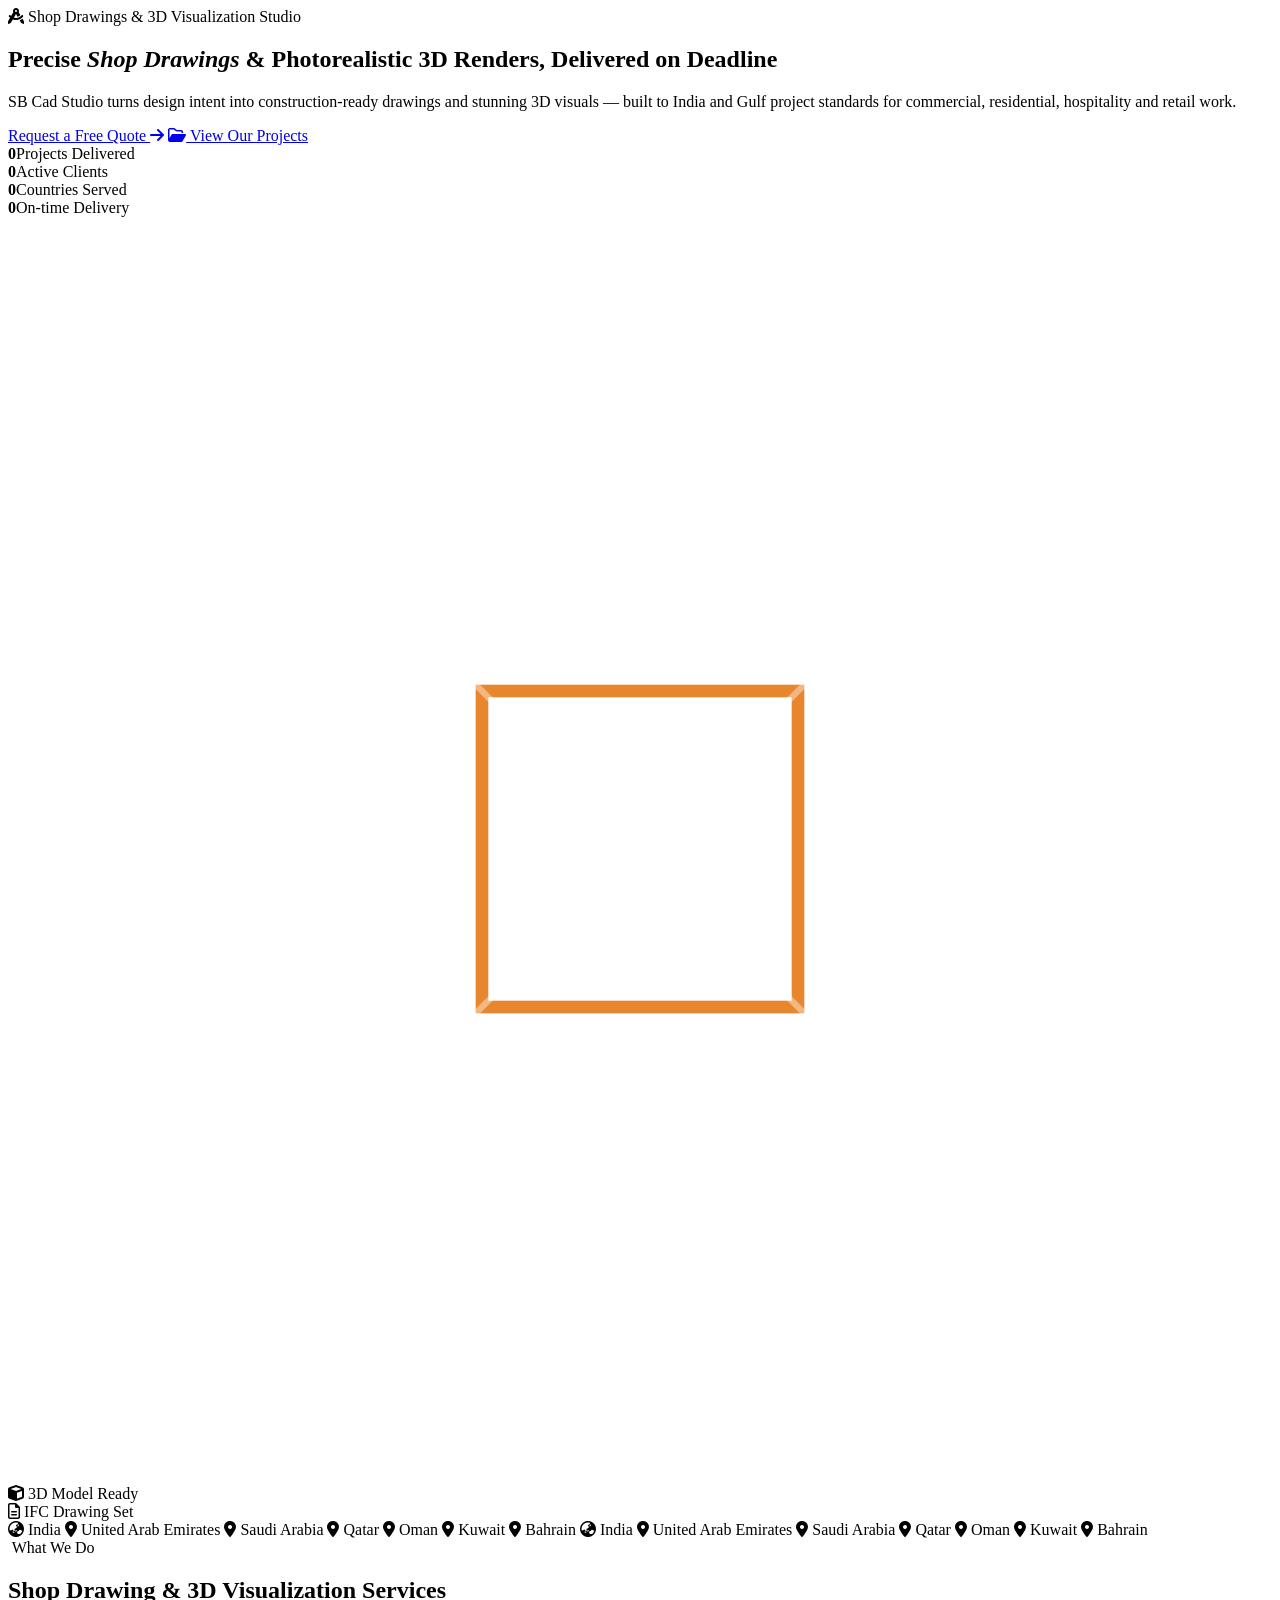
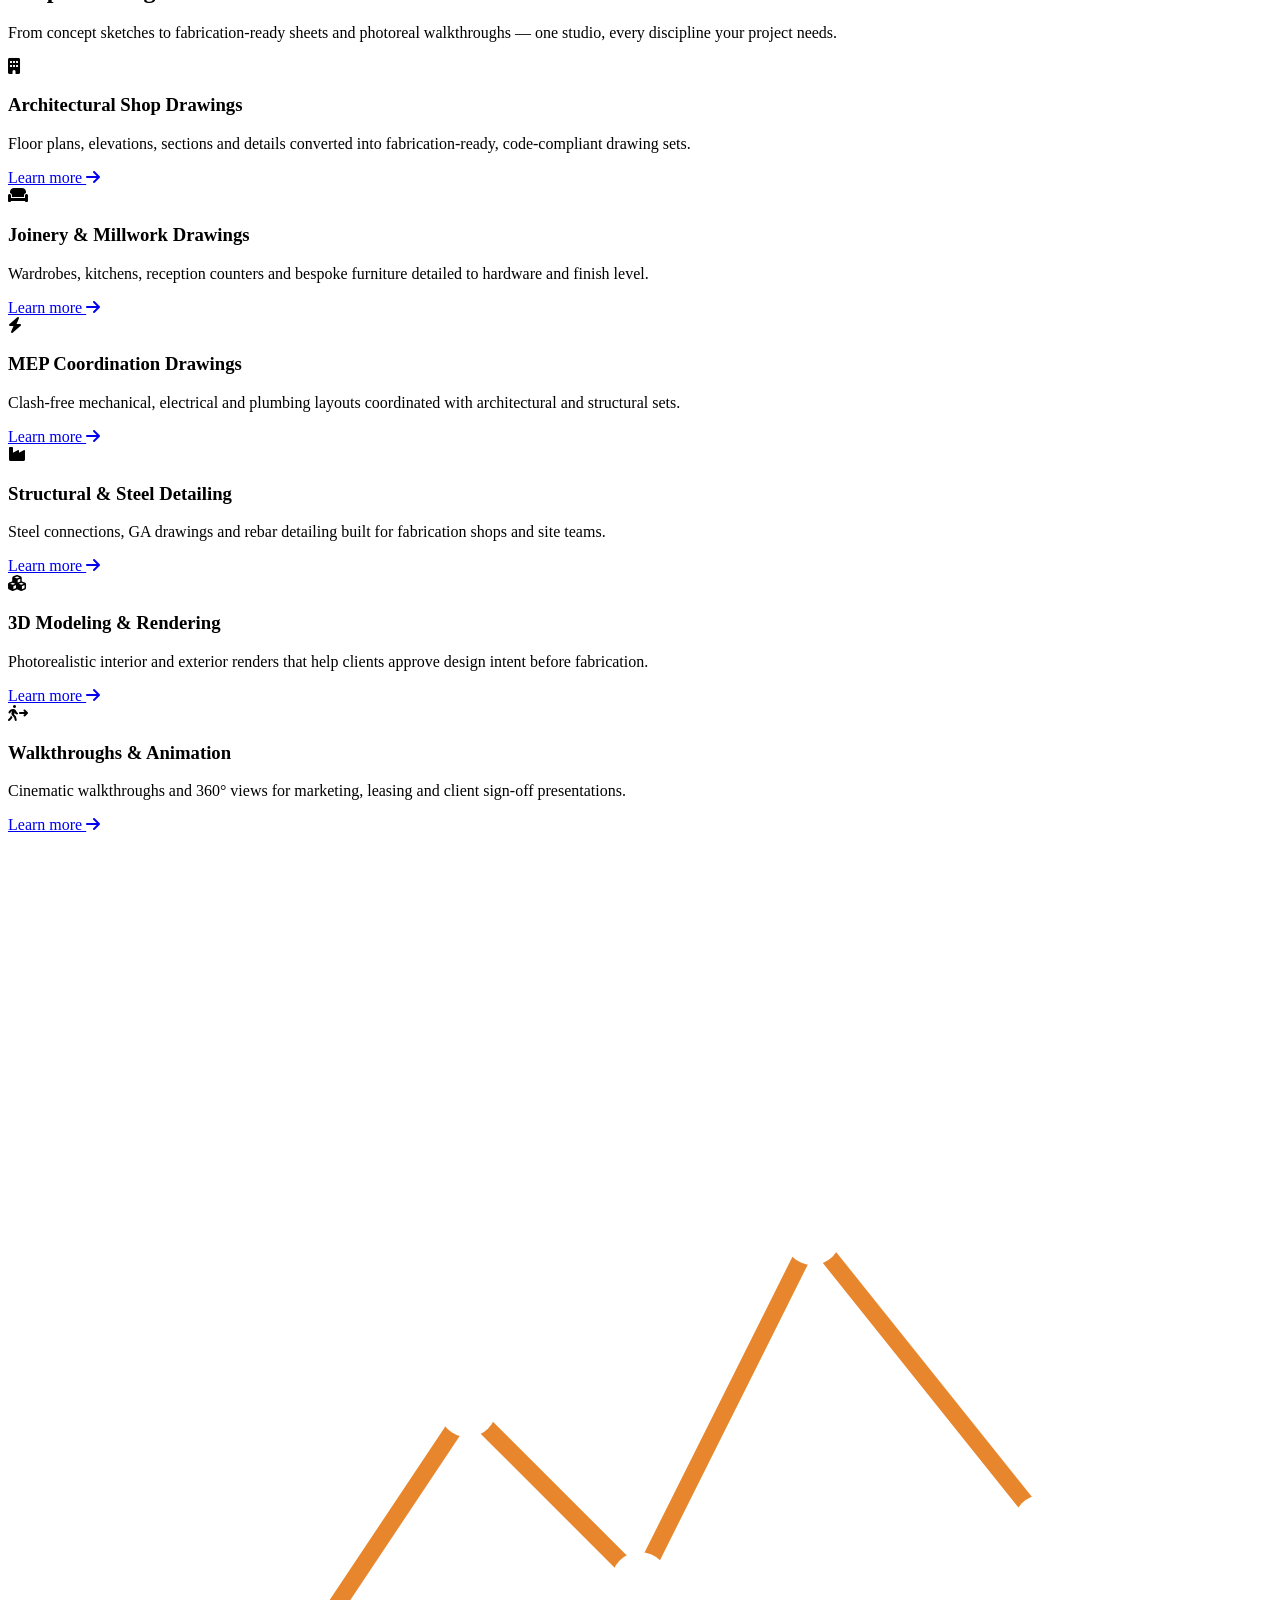
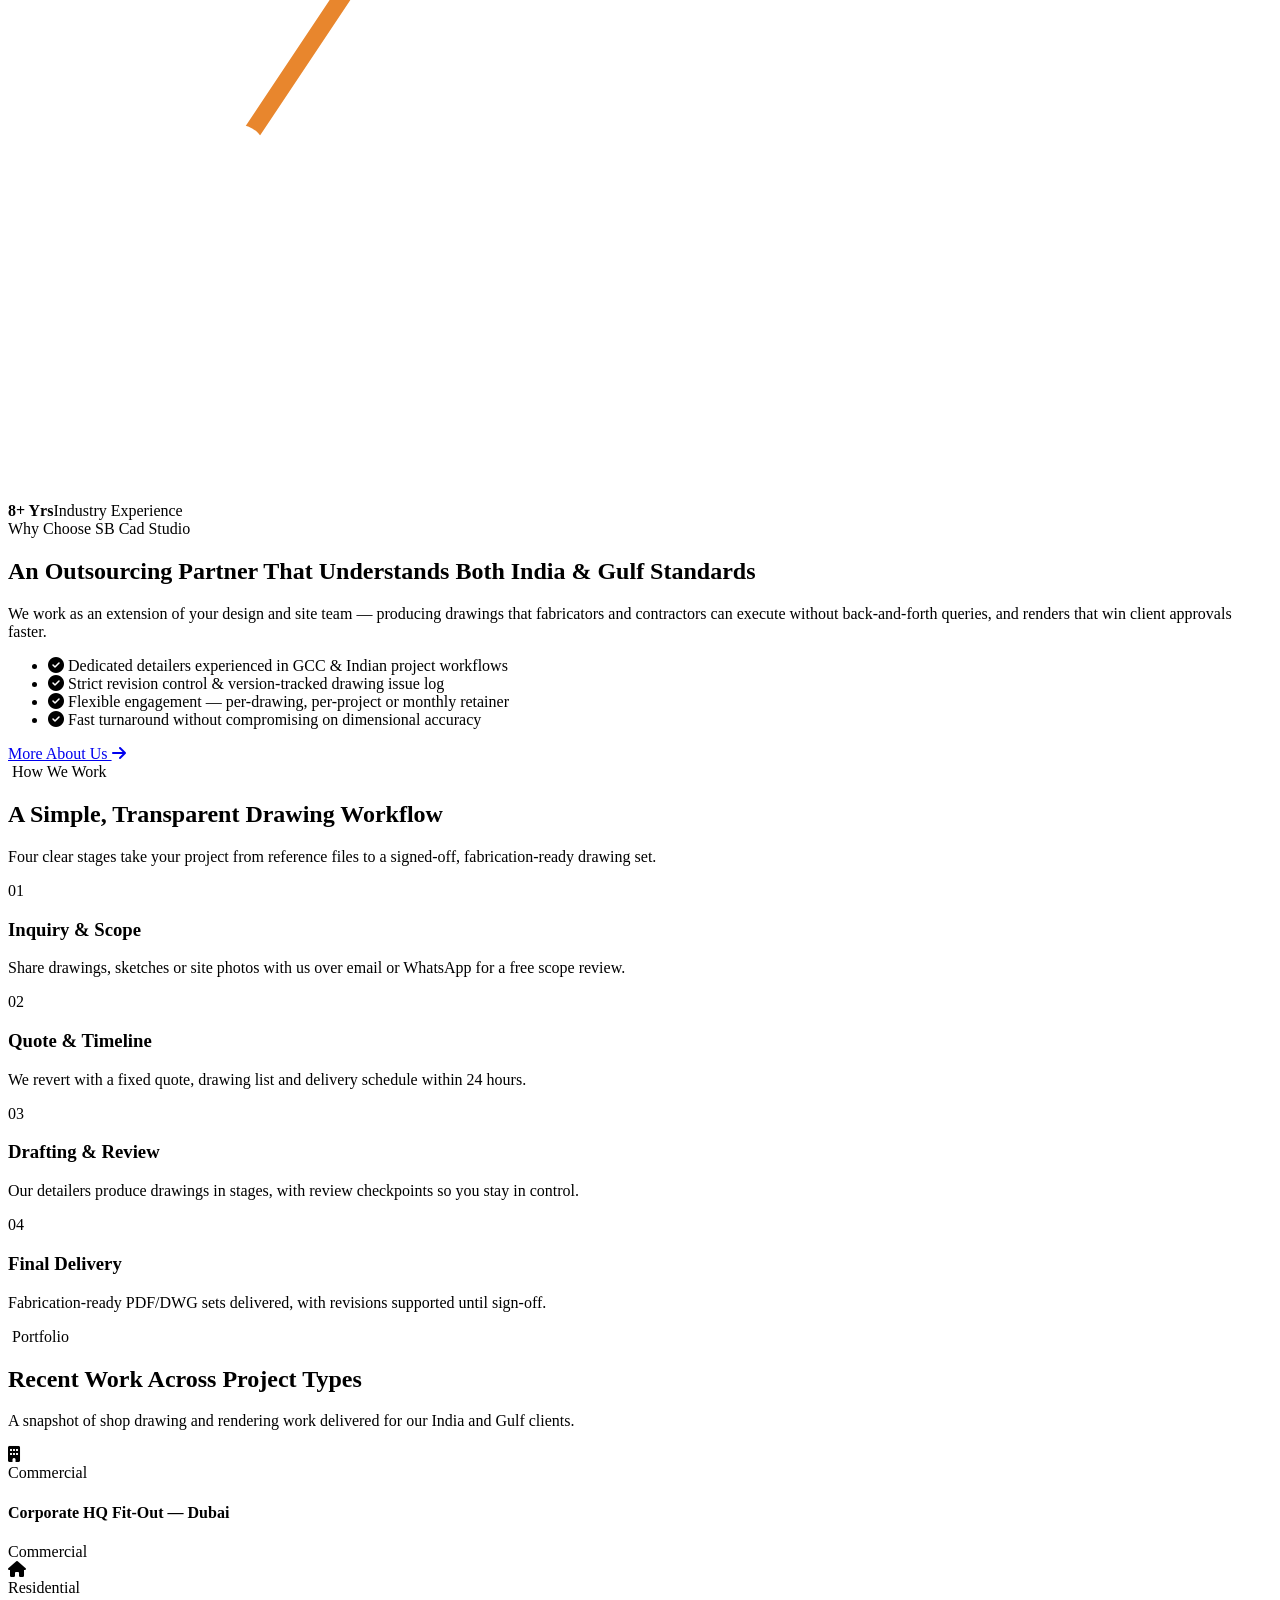
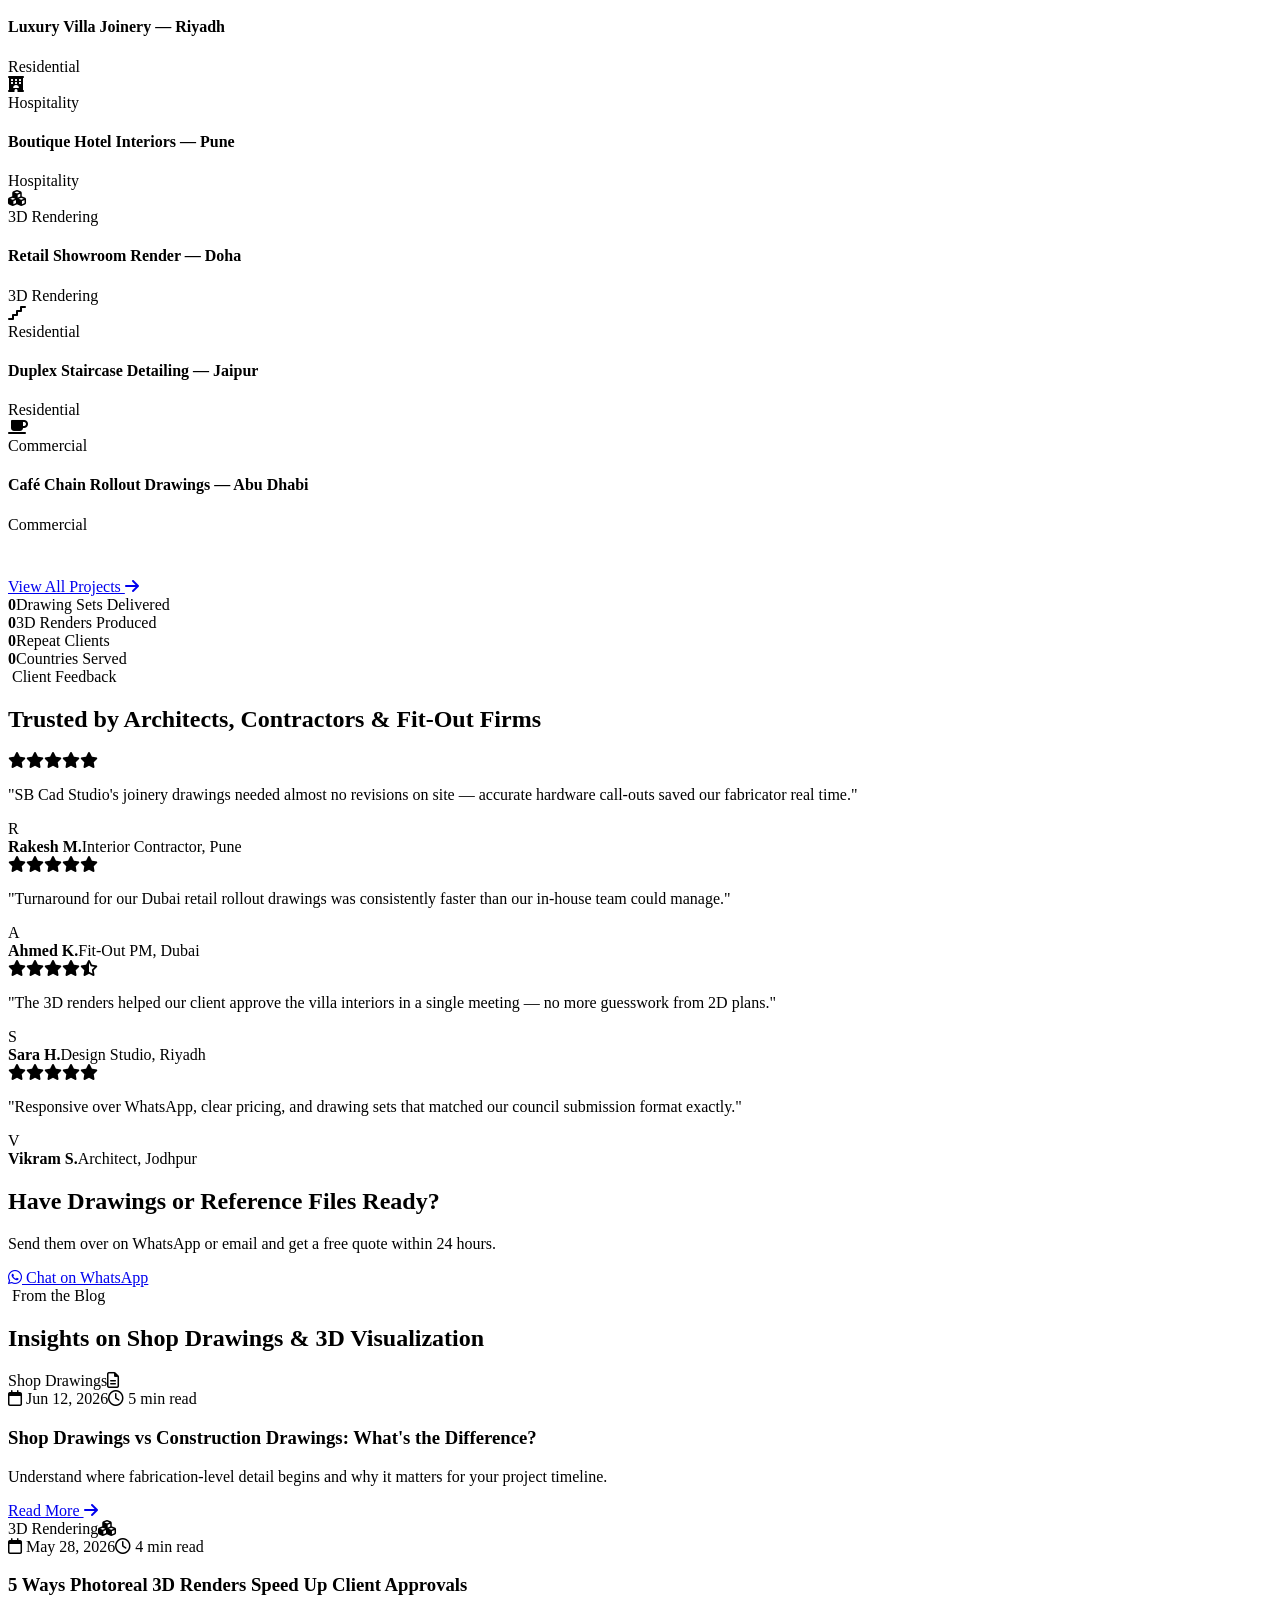
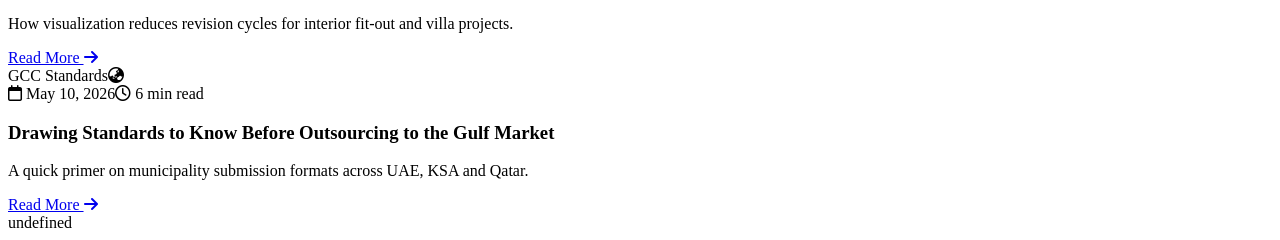
==== index.html @ 3f829159 "Add files via upload" ====
<!DOCTYPE html>
<html lang="en">
<head>
<meta charset="UTF-8">
<meta name="viewport" content="width=device-width, initial-scale=1.0">
<title>SB Cad Studio | Shop Drawings &amp; 3D Rendering for India &amp; Gulf</title>
<meta name="description" content="SB Cad Studio provides precise architectural, structural, MEP and joinery shop drawings plus 3D design and photorealistic rendering for commercial, residential and hospitality projects across India and the Gulf.">
<link rel="preconnect" href="https://fonts.googleapis.com">
<link rel="preconnect" href="https://fonts.gstatic.com" crossorigin>
<link href="https://fonts.googleapis.com/css2?family=Poppins:wght@300;400;500;600;700;800&display=swap" rel="stylesheet">
<link rel="stylesheet" href="https://cdnjs.cloudflare.com/ajax/libs/font-awesome/6.5.2/css/all.min.css">
<link rel="stylesheet" href="css/style.css">
</head>
<body data-page="home">
<script src="js/header-footer.js"></script>

<!-- ================= HERO ================= -->
<section class="hero">
  <div class="container hero-grid">
    <div class="hero-copy">
      <span class="kicker"><i class="fa-solid fa-drafting-compass"></i> Shop Drawings &amp; 3D Visualization Studio</span>
      <h1>Precise <em>Shop Drawings</em> &amp; Photorealistic 3D Renders, Delivered on Deadline</h1>
      <p class="lead">SB Cad Studio turns design intent into construction-ready drawings and stunning 3D visuals — built to India and Gulf project standards for commercial, residential, hospitality and retail work.</p>
      <div class="hero-actions">
        <a href="contact.html" class="btn btn-primary">Request a Free Quote <i class="fa-solid fa-arrow-right"></i></a>
        <a href="projects.html" class="btn btn-outline"><i class="fa-regular fa-folder-open"></i> View Our Projects</a>
      </div>
      <div class="hero-stats">
        <div class="stat"><b data-count="450" data-suffix="+">0</b><span>Projects Delivered</span></div>
        <div class="stat"><b data-count="30" data-suffix="+">0</b><span>Active Clients</span></div>
        <div class="stat"><b data-count="7" data-suffix="+">0</b><span>Countries Served</span></div>
        <div class="stat"><b data-count="98" data-suffix="%">0</b><span>On-time Delivery</span></div>
      </div>
    </div>
    <div class="hero-art">
      <div class="corner tl"></div><div class="corner tr"></div><div class="corner bl"></div><div class="corner br"></div>
      <div class="blueprint-frame">
        <svg viewBox="0 0 200 200" fill="none" xmlns="http://www.w3.org/2000/svg">
          <g class="rotator">
            <rect x="55" y="55" width="90" height="90" stroke="#ffffff" stroke-opacity="0.85" stroke-width="2"/>
            <rect x="75" y="75" width="50" height="50" stroke="#e8862d" stroke-width="2"/>
            <line x1="55" y1="55" x2="145" y2="145" stroke="#ffffff" stroke-opacity="0.4" stroke-width="1"/>
            <line x1="145" y1="55" x2="55" y2="145" stroke="#ffffff" stroke-opacity="0.4" stroke-width="1"/>
          </g>
          <circle cx="100" cy="100" r="80" stroke="#ffffff" stroke-opacity="0.25" stroke-dasharray="4 6"/>
        </svg>
      </div>
      <div class="floating-chip c1"><i class="fa-solid fa-cube"></i> 3D Model Ready</div>
      <div class="floating-chip c2"><i class="fa-regular fa-file-lines"></i> IFC Drawing Set</div>
    </div>
  </div>
</section>

<!-- ================= MARQUEE ================= -->
<div class="marquee-wrap">
  <div class="marquee">
    <span><i class="fa-solid fa-earth-asia"></i> India</span>
    <span><i class="fa-solid fa-location-dot"></i> United Arab Emirates</span>
    <span><i class="fa-solid fa-location-dot"></i> Saudi Arabia</span>
    <span><i class="fa-solid fa-location-dot"></i> Qatar</span>
    <span><i class="fa-solid fa-location-dot"></i> Oman</span>
    <span><i class="fa-solid fa-location-dot"></i> Kuwait</span>
    <span><i class="fa-solid fa-location-dot"></i> Bahrain</span>
    <span><i class="fa-solid fa-earth-asia"></i> India</span>
    <span><i class="fa-solid fa-location-dot"></i> United Arab Emirates</span>
    <span><i class="fa-solid fa-location-dot"></i> Saudi Arabia</span>
    <span><i class="fa-solid fa-location-dot"></i> Qatar</span>
    <span><i class="fa-solid fa-location-dot"></i> Oman</span>
    <span><i class="fa-solid fa-location-dot"></i> Kuwait</span>
    <span><i class="fa-solid fa-location-dot"></i> Bahrain</span>
  </div>
</div>

<!-- ================= SERVICES ================= -->
<section class="section">
  <div class="container">
    <div class="sec-head reveal">
      <span class="kicker"><span class="dim-line"><span class="dim-tick"></span></span>&nbsp;What We Do&nbsp;<span class="dim-line" style="flex-direction:row-reverse"><span class="dim-tick"></span></span></span>
      <h2>Shop Drawing &amp; 3D Visualization Services</h2>
      <p>From concept sketches to fabrication-ready sheets and photoreal walkthroughs — one studio, every discipline your project needs.</p>
    </div>
    <div class="grid grid-3">
      <div class="blue-card reveal">
        <div class="ic"><i class="fa-solid fa-building"></i></div>
        <h3>Architectural Shop Drawings</h3>
        <p>Floor plans, elevations, sections and details converted into fabrication-ready, code-compliant drawing sets.</p>
        <a href="projects.html" class="more">Learn more <i class="fa-solid fa-arrow-right"></i></a>
      </div>
      <div class="blue-card reveal reveal-delay-1">
        <div class="ic"><i class="fa-solid fa-couch"></i></div>
        <h3>Joinery &amp; Millwork Drawings</h3>
        <p>Wardrobes, kitchens, reception counters and bespoke furniture detailed to hardware and finish level.</p>
        <a href="projects.html" class="more">Learn more <i class="fa-solid fa-arrow-right"></i></a>
      </div>
      <div class="blue-card reveal reveal-delay-2">
        <div class="ic"><i class="fa-solid fa-bolt"></i></div>
        <h3>MEP Coordination Drawings</h3>
        <p>Clash-free mechanical, electrical and plumbing layouts coordinated with architectural and structural sets.</p>
        <a href="projects.html" class="more">Learn more <i class="fa-solid fa-arrow-right"></i></a>
      </div>
      <div class="blue-card reveal">
        <div class="ic"><i class="fa-solid fa-industry"></i></div>
        <h3>Structural &amp; Steel Detailing</h3>
        <p>Steel connections, GA drawings and rebar detailing built for fabrication shops and site teams.</p>
        <a href="projects.html" class="more">Learn more <i class="fa-solid fa-arrow-right"></i></a>
      </div>
      <div class="blue-card reveal reveal-delay-1">
        <div class="ic"><i class="fa-solid fa-cubes"></i></div>
        <h3>3D Modeling &amp; Rendering</h3>
        <p>Photorealistic interior and exterior renders that help clients approve design intent before fabrication.</p>
        <a href="projects.html" class="more">Learn more <i class="fa-solid fa-arrow-right"></i></a>
      </div>
      <div class="blue-card reveal reveal-delay-2">
        <div class="ic"><i class="fa-solid fa-person-walking-arrow-right"></i></div>
        <h3>Walkthroughs &amp; Animation</h3>
        <p>Cinematic walkthroughs and 360&deg; views for marketing, leasing and client sign-off presentations.</p>
        <a href="projects.html" class="more">Learn more <i class="fa-solid fa-arrow-right"></i></a>
      </div>
    </div>
  </div>
</section>

<!-- ================= WHY CHOOSE US ================= -->
<section class="section section--surface">
  <div class="container two-col">
    <div class="about-media-wrap reveal">
      <div class="about-media">
        <svg viewBox="0 0 220 220" fill="none" xmlns="http://www.w3.org/2000/svg">
          <rect x="20" y="20" width="180" height="180" rx="10" stroke="#ffffff" stroke-opacity="0.5" stroke-width="2"/>
          <path d="M40 160 L80 100 L110 130 L140 70 L180 120" stroke="#e8862d" stroke-width="3" fill="none" stroke-linecap="round" stroke-linejoin="round"/>
          <circle cx="40" cy="160" r="5" fill="#fff"/><circle cx="80" cy="100" r="5" fill="#fff"/>
          <circle cx="110" cy="130" r="5" fill="#fff"/><circle cx="140" cy="70" r="5" fill="#fff"/><circle cx="180" cy="120" r="5" fill="#fff"/>
        </svg>
      </div>
      <div class="about-badge">
        <b>8+ Yrs</b><span>Industry Experience</span>
      </div>
    </div>
    <div class="reveal reveal-delay-1">
      <span class="badge-soft">Why Choose SB Cad Studio</span>
      <h2>An Outsourcing Partner That Understands Both India &amp; Gulf Standards</h2>
      <p>We work as an extension of your design and site team — producing drawings that fabricators and contractors can execute without back-and-forth queries, and renders that win client approvals faster.</p>
      <ul class="checklist">
        <li><i class="fa-solid fa-circle-check"></i> Dedicated detailers experienced in GCC &amp; Indian project workflows</li>
        <li><i class="fa-solid fa-circle-check"></i> Strict revision control &amp; version-tracked drawing issue log</li>
        <li><i class="fa-solid fa-circle-check"></i> Flexible engagement — per-drawing, per-project or monthly retainer</li>
        <li><i class="fa-solid fa-circle-check"></i> Fast turnaround without compromising on dimensional accuracy</li>
      </ul>
      <a href="about.html" class="btn btn-primary">More About Us <i class="fa-solid fa-arrow-right"></i></a>
    </div>
  </div>
</section>

<!-- ================= PROCESS ================= -->
<section class="section">
  <div class="container">
    <div class="sec-head reveal">
      <span class="kicker"><span class="dim-line"><span class="dim-tick"></span></span>&nbsp;How We Work&nbsp;<span class="dim-line" style="flex-direction:row-reverse"><span class="dim-tick"></span></span></span>
      <h2>A Simple, Transparent Drawing Workflow</h2>
      <p>Four clear stages take your project from reference files to a signed-off, fabrication-ready drawing set.</p>
    </div>
    <div class="process">
      <div class="process-step reveal">
        <div class="num">01</div>
        <h3>Inquiry &amp; Scope</h3>
        <p>Share drawings, sketches or site photos with us over email or WhatsApp for a free scope review.</p>
      </div>
      <div class="process-step reveal reveal-delay-1">
        <div class="num">02</div>
        <h3>Quote &amp; Timeline</h3>
        <p>We revert with a fixed quote, drawing list and delivery schedule within 24 hours.</p>
      </div>
      <div class="process-step reveal reveal-delay-2">
        <div class="num">03</div>
        <h3>Drafting &amp; Review</h3>
        <p>Our detailers produce drawings in stages, with review checkpoints so you stay in control.</p>
      </div>
      <div class="process-step reveal reveal-delay-3">
        <div class="num">04</div>
        <h3>Final Delivery</h3>
        <p>Fabrication-ready PDF/DWG sets delivered, with revisions supported until sign-off.</p>
      </div>
    </div>
  </div>
</section>

<!-- ================= FEATURED PROJECTS ================= -->
<section class="section section--surface">
  <div class="container">
    <div class="sec-head reveal">
      <span class="kicker"><span class="dim-line"><span class="dim-tick"></span></span>&nbsp;Portfolio&nbsp;<span class="dim-line" style="flex-direction:row-reverse"><span class="dim-tick"></span></span></span>
      <h2>Recent Work Across Project Types</h2>
      <p>A snapshot of shop drawing and rendering work delivered for our India and Gulf clients.</p>
    </div>
    <div class="grid grid-3">
      <div class="tile reveal"><div class="art pal-1"><i class="fa-solid fa-building"></i></div><div class="overlay"><span>Commercial</span><h4>Corporate HQ Fit-Out — Dubai</h4></div><span class="tag">Commercial</span></div>
      <div class="tile reveal reveal-delay-1"><div class="art pal-2"><i class="fa-solid fa-house"></i></div><div class="overlay"><span>Residential</span><h4>Luxury Villa Joinery — Riyadh</h4></div><span class="tag">Residential</span></div>
      <div class="tile reveal reveal-delay-2"><div class="art pal-3"><i class="fa-solid fa-hotel"></i></div><div class="overlay"><span>Hospitality</span><h4>Boutique Hotel Interiors — Pune</h4></div><span class="tag">Hospitality</span></div>
      <div class="tile reveal"><div class="art pal-4"><i class="fa-solid fa-cubes"></i></div><div class="overlay"><span>3D Rendering</span><h4>Retail Showroom Render — Doha</h4></div><span class="tag">3D Rendering</span></div>
      <div class="tile reveal reveal-delay-1"><div class="art pal-5"><i class="fa-solid fa-stairs"></i></div><div class="overlay"><span>Residential</span><h4>Duplex Staircase Detailing — Jaipur</h4></div><span class="tag">Residential</span></div>
      <div class="tile reveal reveal-delay-2"><div class="art pal-6"><i class="fa-solid fa-mug-saucer"></i></div><div class="overlay"><span>Commercial</span><h4>Café Chain Rollout Drawings — Abu Dhabi</h4></div><span class="tag">Commercial</span></div>
    </div>
    <div class="text-center reveal" style="margin-top:44px;">
      <a href="projects.html" class="btn btn-outline">View All Projects <i class="fa-solid fa-arrow-right"></i></a>
    </div>
  </div>
</section>

<!-- ================= STAT BAND ================= -->
<section class="section--tight section--primary">
  <div class="container">
    <div class="stat-band">
      <div class="stat reveal"><b data-count="450" data-suffix="+">0</b><span>Drawing Sets Delivered</span></div>
      <div class="stat reveal reveal-delay-1"><b data-count="120" data-suffix="+">0</b><span>3D Renders Produced</span></div>
      <div class="stat reveal reveal-delay-2"><b data-count="30" data-suffix="+">0</b><span>Repeat Clients</span></div>
      <div class="stat reveal reveal-delay-3"><b data-count="7" data-suffix="">0</b><span>Countries Served</span></div>
    </div>
  </div>
</section>

<!-- ================= TESTIMONIALS ================= -->
<section class="section">
  <div class="container">
    <div class="sec-head reveal">
      <span class="kicker"><span class="dim-line"><span class="dim-tick"></span></span>&nbsp;Client Feedback&nbsp;<span class="dim-line" style="flex-direction:row-reverse"><span class="dim-tick"></span></span></span>
      <h2>Trusted by Architects, Contractors &amp; Fit-Out Firms</h2>
    </div>
    <div class="testi-track reveal">
      <div class="testi-card">
        <div class="stars"><i class="fa-solid fa-star"></i><i class="fa-solid fa-star"></i><i class="fa-solid fa-star"></i><i class="fa-solid fa-star"></i><i class="fa-solid fa-star"></i></div>
        <p>"SB Cad Studio's joinery drawings needed almost no revisions on site — accurate hardware call-outs saved our fabricator real time."</p>
        <div class="testi-who"><div class="av">R</div><div><b>Rakesh M.</b><span>Interior Contractor, Pune</span></div></div>
      </div>
      <div class="testi-card">
        <div class="stars"><i class="fa-solid fa-star"></i><i class="fa-solid fa-star"></i><i class="fa-solid fa-star"></i><i class="fa-solid fa-star"></i><i class="fa-solid fa-star"></i></div>
        <p>"Turnaround for our Dubai retail rollout drawings was consistently faster than our in-house team could manage."</p>
        <div class="testi-who"><div class="av">A</div><div><b>Ahmed K.</b><span>Fit-Out PM, Dubai</span></div></div>
      </div>
      <div class="testi-card">
        <div class="stars"><i class="fa-solid fa-star"></i><i class="fa-solid fa-star"></i><i class="fa-solid fa-star"></i><i class="fa-solid fa-star"></i><i class="fa-solid fa-star-half-stroke"></i></div>
        <p>"The 3D renders helped our client approve the villa interiors in a single meeting — no more guesswork from 2D plans."</p>
        <div class="testi-who"><div class="av">S</div><div><b>Sara H.</b><span>Design Studio, Riyadh</span></div></div>
      </div>
      <div class="testi-card">
        <div class="stars"><i class="fa-solid fa-star"></i><i class="fa-solid fa-star"></i><i class="fa-solid fa-star"></i><i class="fa-solid fa-star"></i><i class="fa-solid fa-star"></i></div>
        <p>"Responsive over WhatsApp, clear pricing, and drawing sets that matched our council submission format exactly."</p>
        <div class="testi-who"><div class="av">V</div><div><b>Vikram S.</b><span>Architect, Jodhpur</span></div></div>
      </div>
    </div>
  </div>
</section>

<!-- ================= CTA BANNER ================= -->
<section class="section--tight">
  <div class="container">
    <div class="cta-banner reveal">
      <div>
        <h2>Have Drawings or Reference Files Ready?</h2>
        <p>Send them over on WhatsApp or email and get a free quote within 24 hours.</p>
      </div>
      <div class="cta-actions">
        <a href="https://wa.me/91900000000" target="_blank" rel="noopener" class="btn btn-white"><i class="fa-brands fa-whatsapp"></i> Chat on WhatsApp</a>
        <a href="contact.html" class="btn btn-outline" style="border-color:rgba(255,255,255,0.5); color:#fff;">Contact Us</a>
      </div>
    </div>
  </div>
</section>

<!-- ================= BLOG PREVIEW ================= -->
<section class="section section--surface">
  <div class="container">
    <div class="sec-head reveal">
      <span class="kicker"><span class="dim-line"><span class="dim-tick"></span></span>&nbsp;From the Blog&nbsp;<span class="dim-line" style="flex-direction:row-reverse"><span class="dim-tick"></span></span></span>
      <h2>Insights on Shop Drawings &amp; 3D Visualization</h2>
    </div>
    <div class="grid grid-3">
      <article class="blog-card reveal">
        <div class="blog-thumb pal-1"><span class="blog-cat">Shop Drawings</span><i class="fa-regular fa-file-lines"></i></div>
        <div class="blog-body">
          <div class="blog-meta"><span><i class="fa-regular fa-calendar"></i> Jun 12, 2026</span><span><i class="fa-regular fa-clock"></i> 5 min read</span></div>
          <h3>Shop Drawings vs Construction Drawings: What's the Difference?</h3>
          <p>Understand where fabrication-level detail begins and why it matters for your project timeline.</p>
          <a href="blogs.html" class="read-more">Read More <i class="fa-solid fa-arrow-right"></i></a>
        </div>
      </article>
      <article class="blog-card reveal reveal-delay-1">
        <div class="blog-thumb pal-4"><span class="blog-cat">3D Rendering</span><i class="fa-solid fa-cubes"></i></div>
        <div class="blog-body">
          <div class="blog-meta"><span><i class="fa-regular fa-calendar"></i> May 28, 2026</span><span><i class="fa-regular fa-clock"></i> 4 min read</span></div>
          <h3>5 Ways Photoreal 3D Renders Speed Up Client Approvals</h3>
          <p>How visualization reduces revision cycles for interior fit-out and villa projects.</p>
          <a href="blogs.html" class="read-more">Read More <i class="fa-solid fa-arrow-right"></i></a>
        </div>
      </article>
      <article class="blog-card reveal reveal-delay-2">
        <div class="blog-thumb pal-2"><span class="blog-cat">GCC Standards</span><i class="fa-solid fa-earth-asia"></i></div>
        <div class="blog-body">
          <div class="blog-meta"><span><i class="fa-regular fa-calendar"></i> May 10, 2026</span><span><i class="fa-regular fa-clock"></i> 6 min read</span></div>
          <h3>Drawing Standards to Know Before Outsourcing to the Gulf Market</h3>
          <p>A quick primer on municipality submission formats across UAE, KSA and Qatar.</p>
          <a href="blogs.html" class="read-more">Read More <i class="fa-solid fa-arrow-right"></i></a>
        </div>
      </article>
    </div>
  </div>
</section>

<script>document.write(window.__SBCAD_FOOTER_HTML__);</script>
<script src="js/main.js"></script>
</body>
</html>
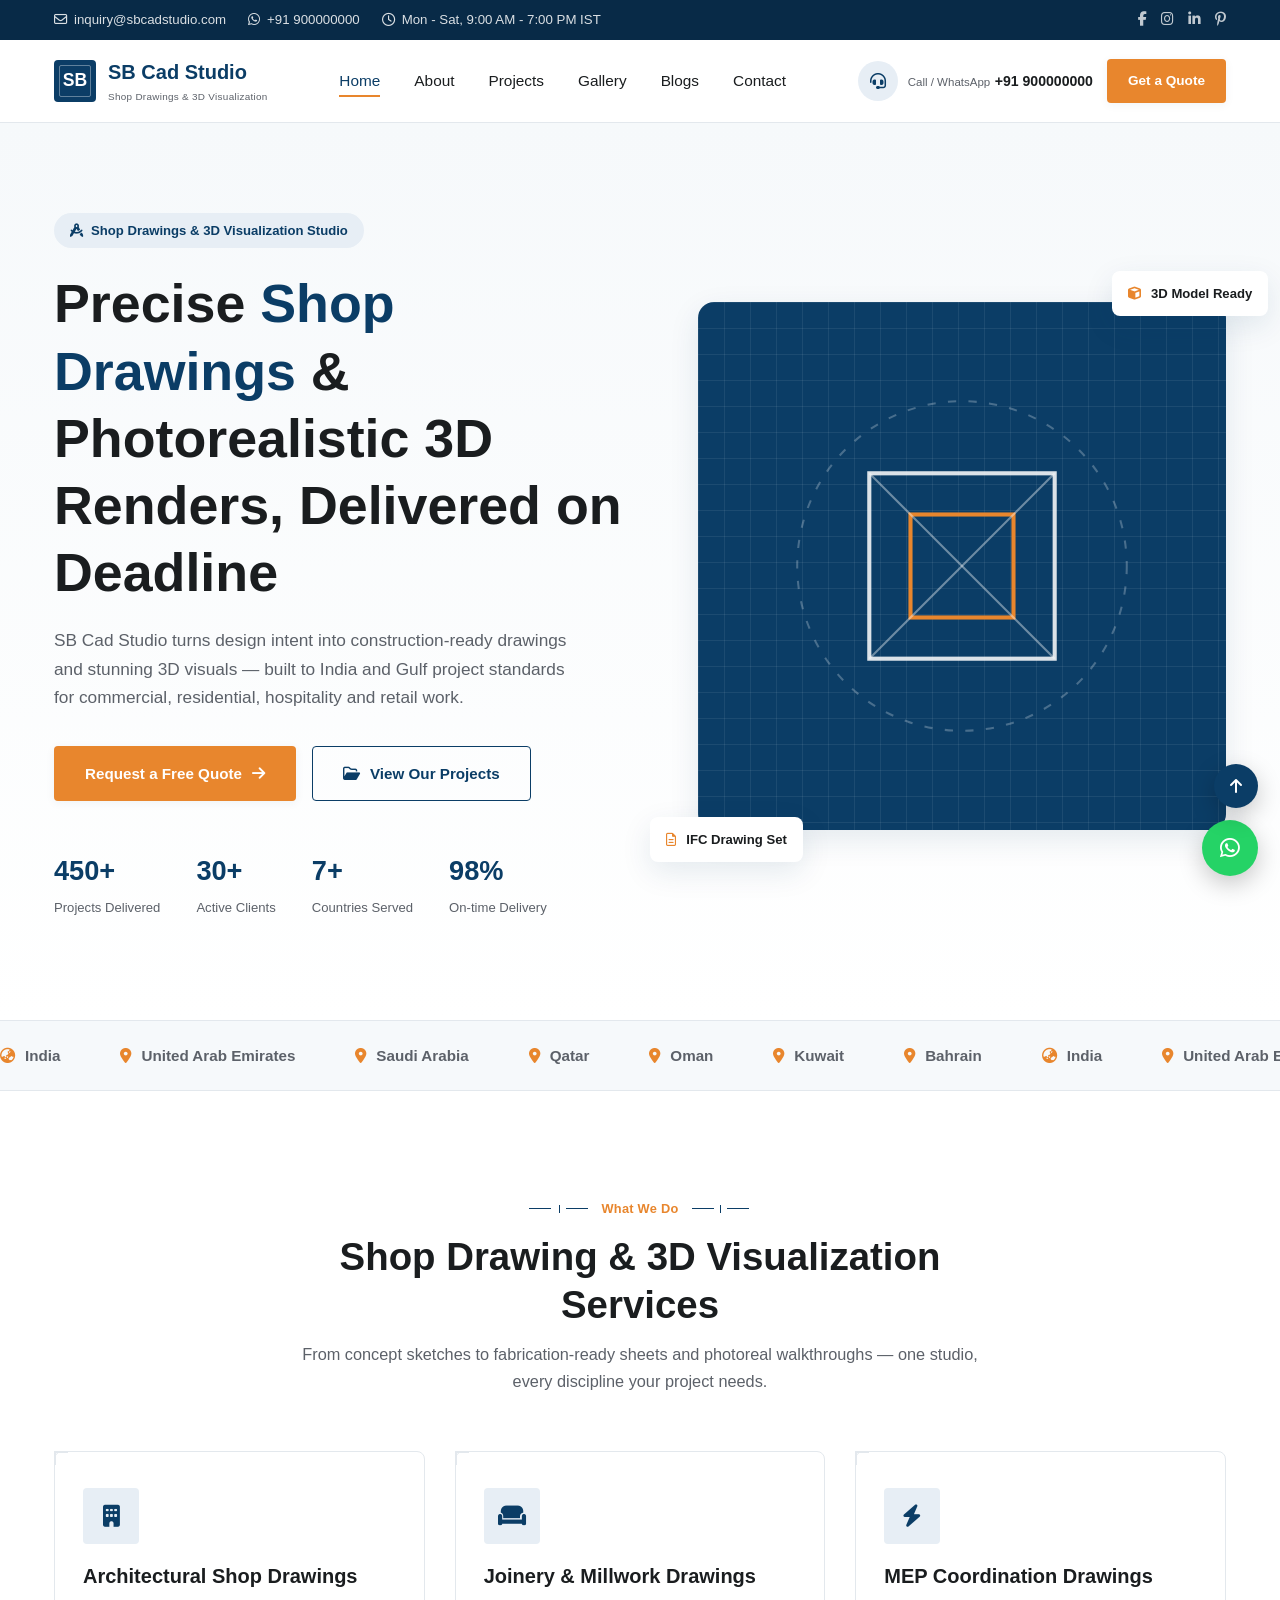
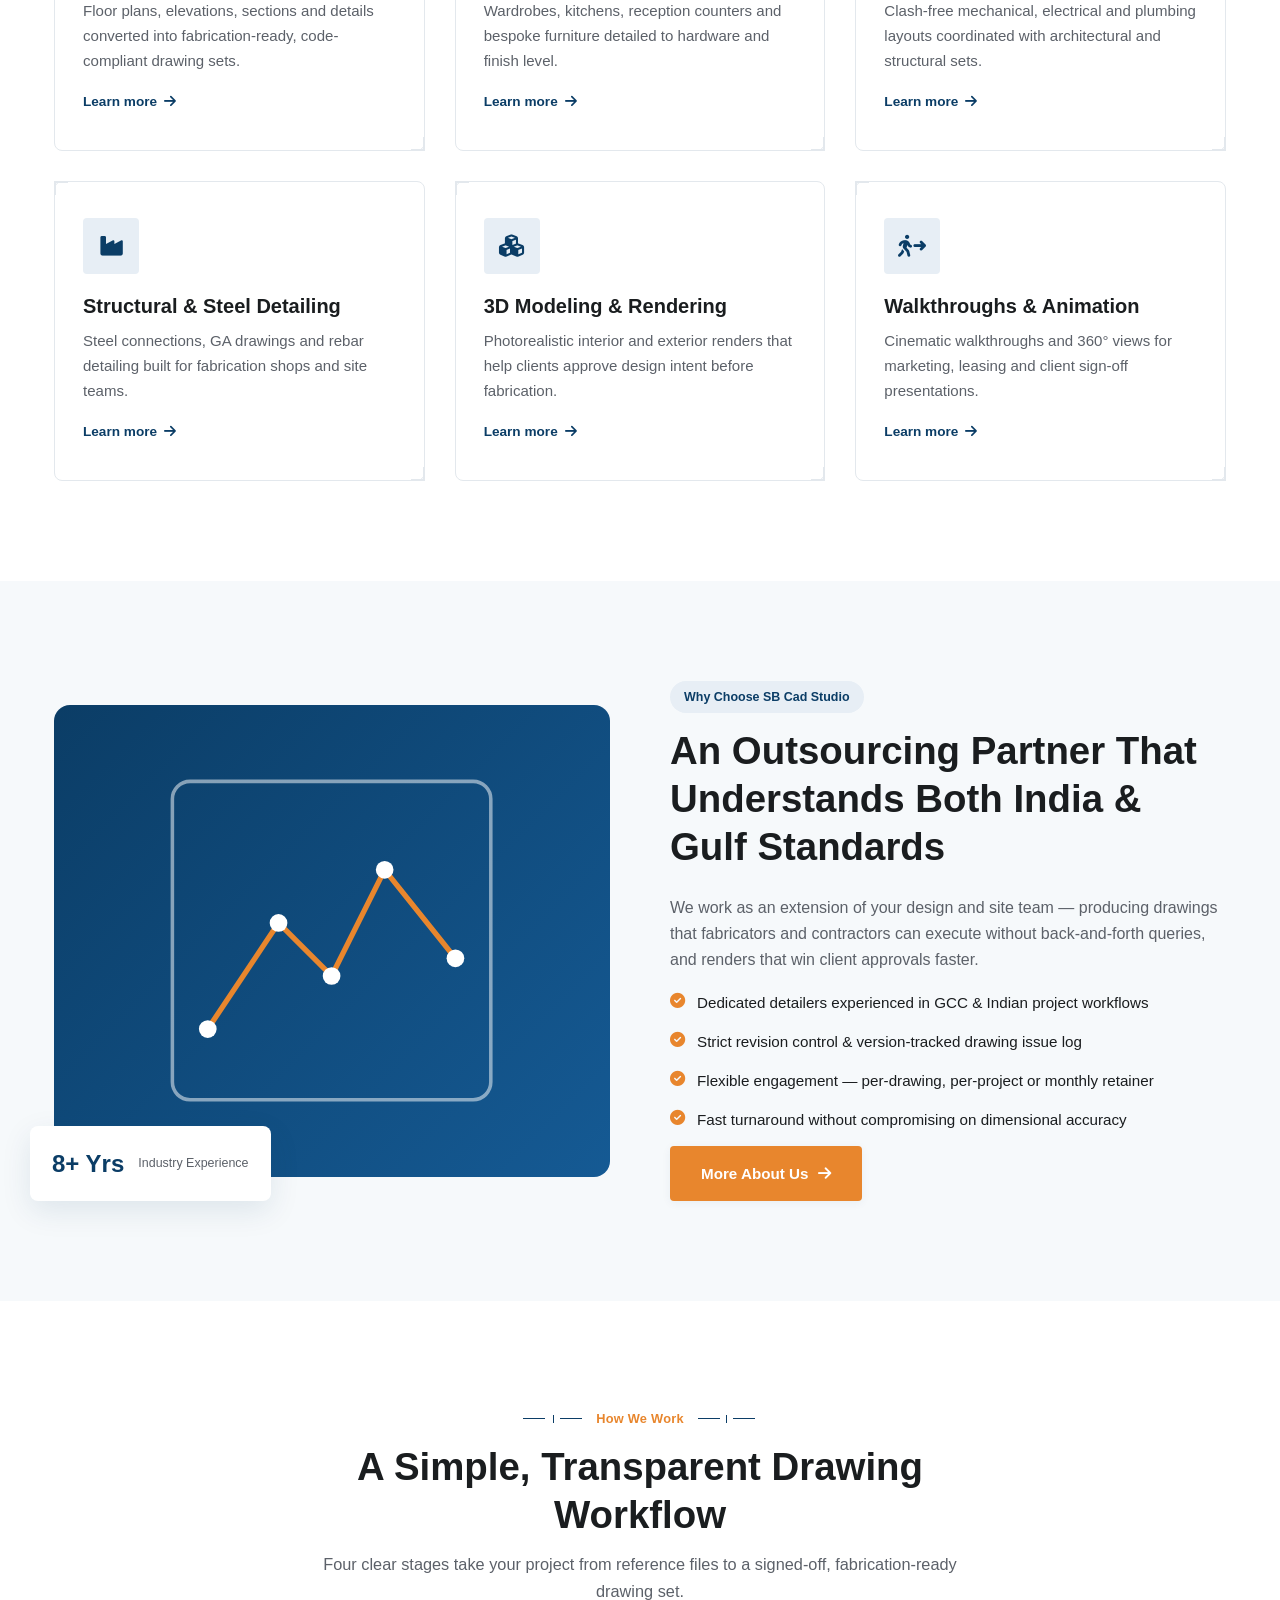
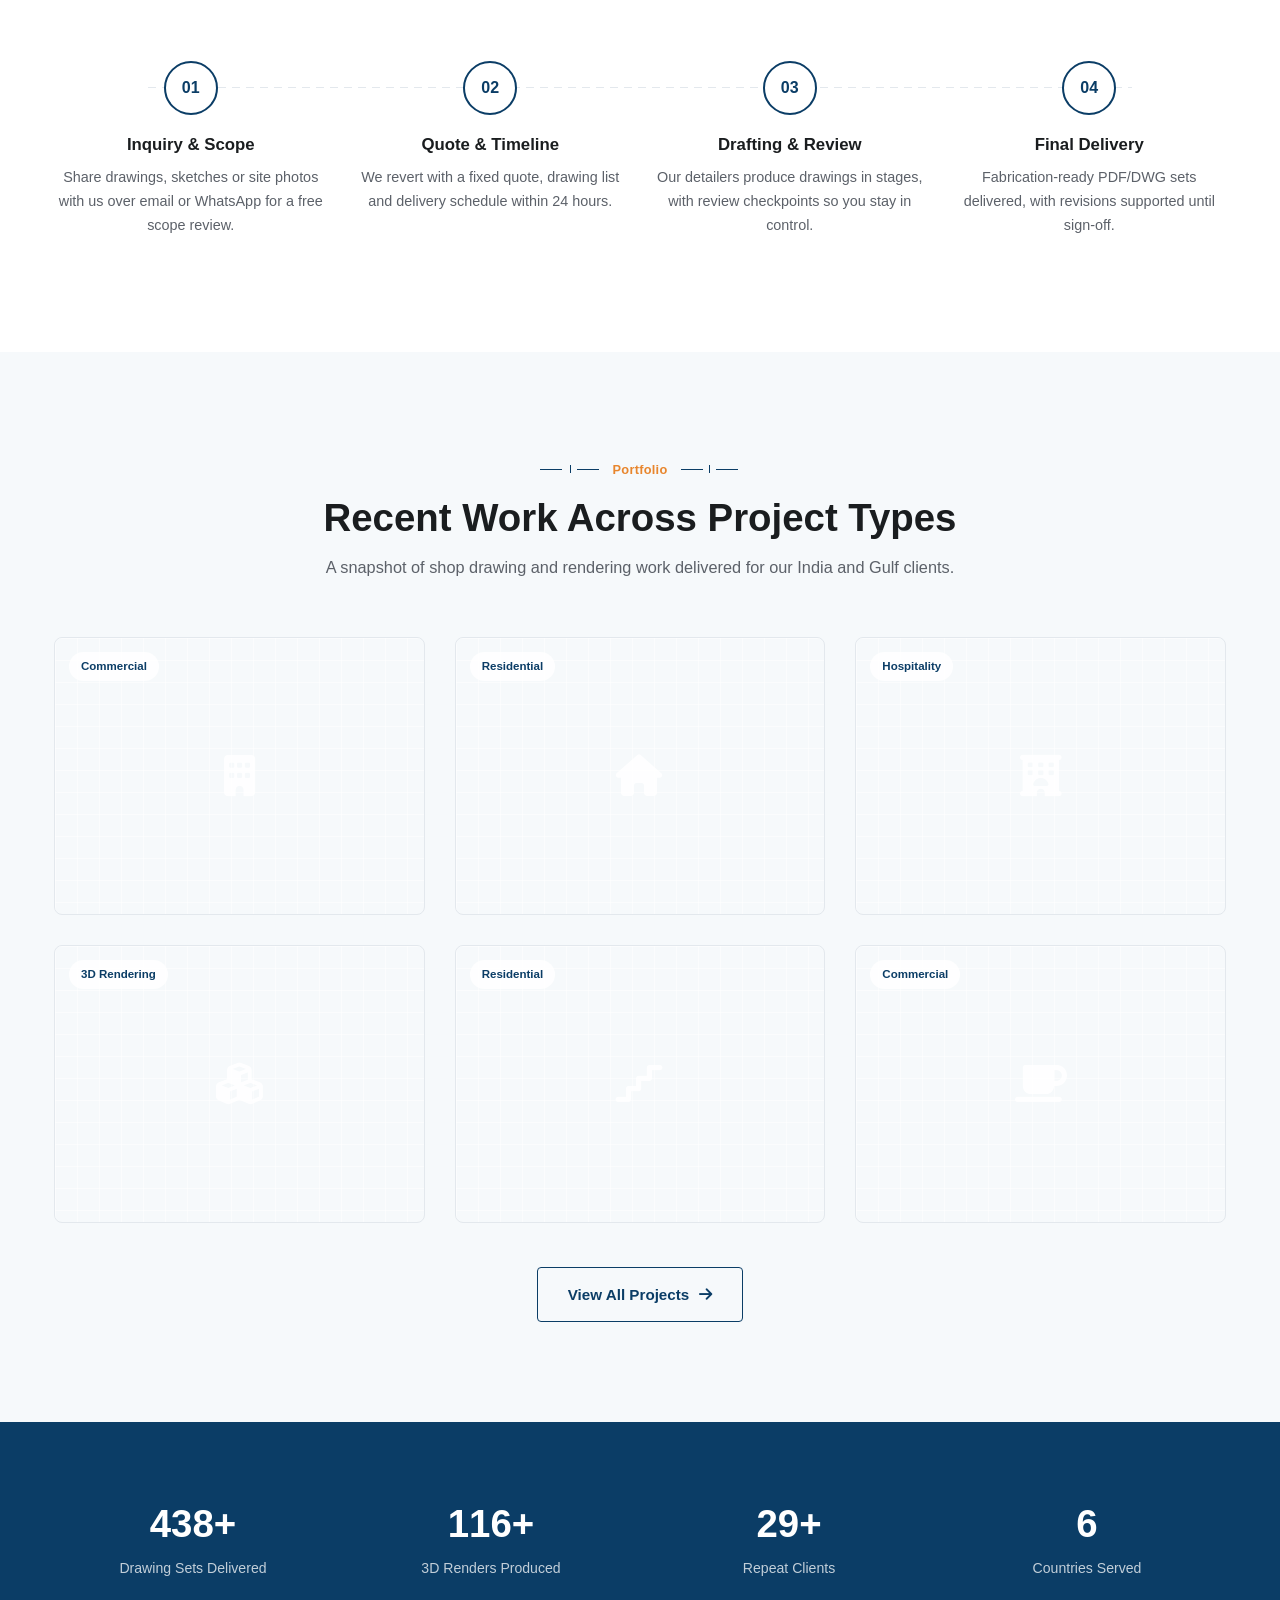
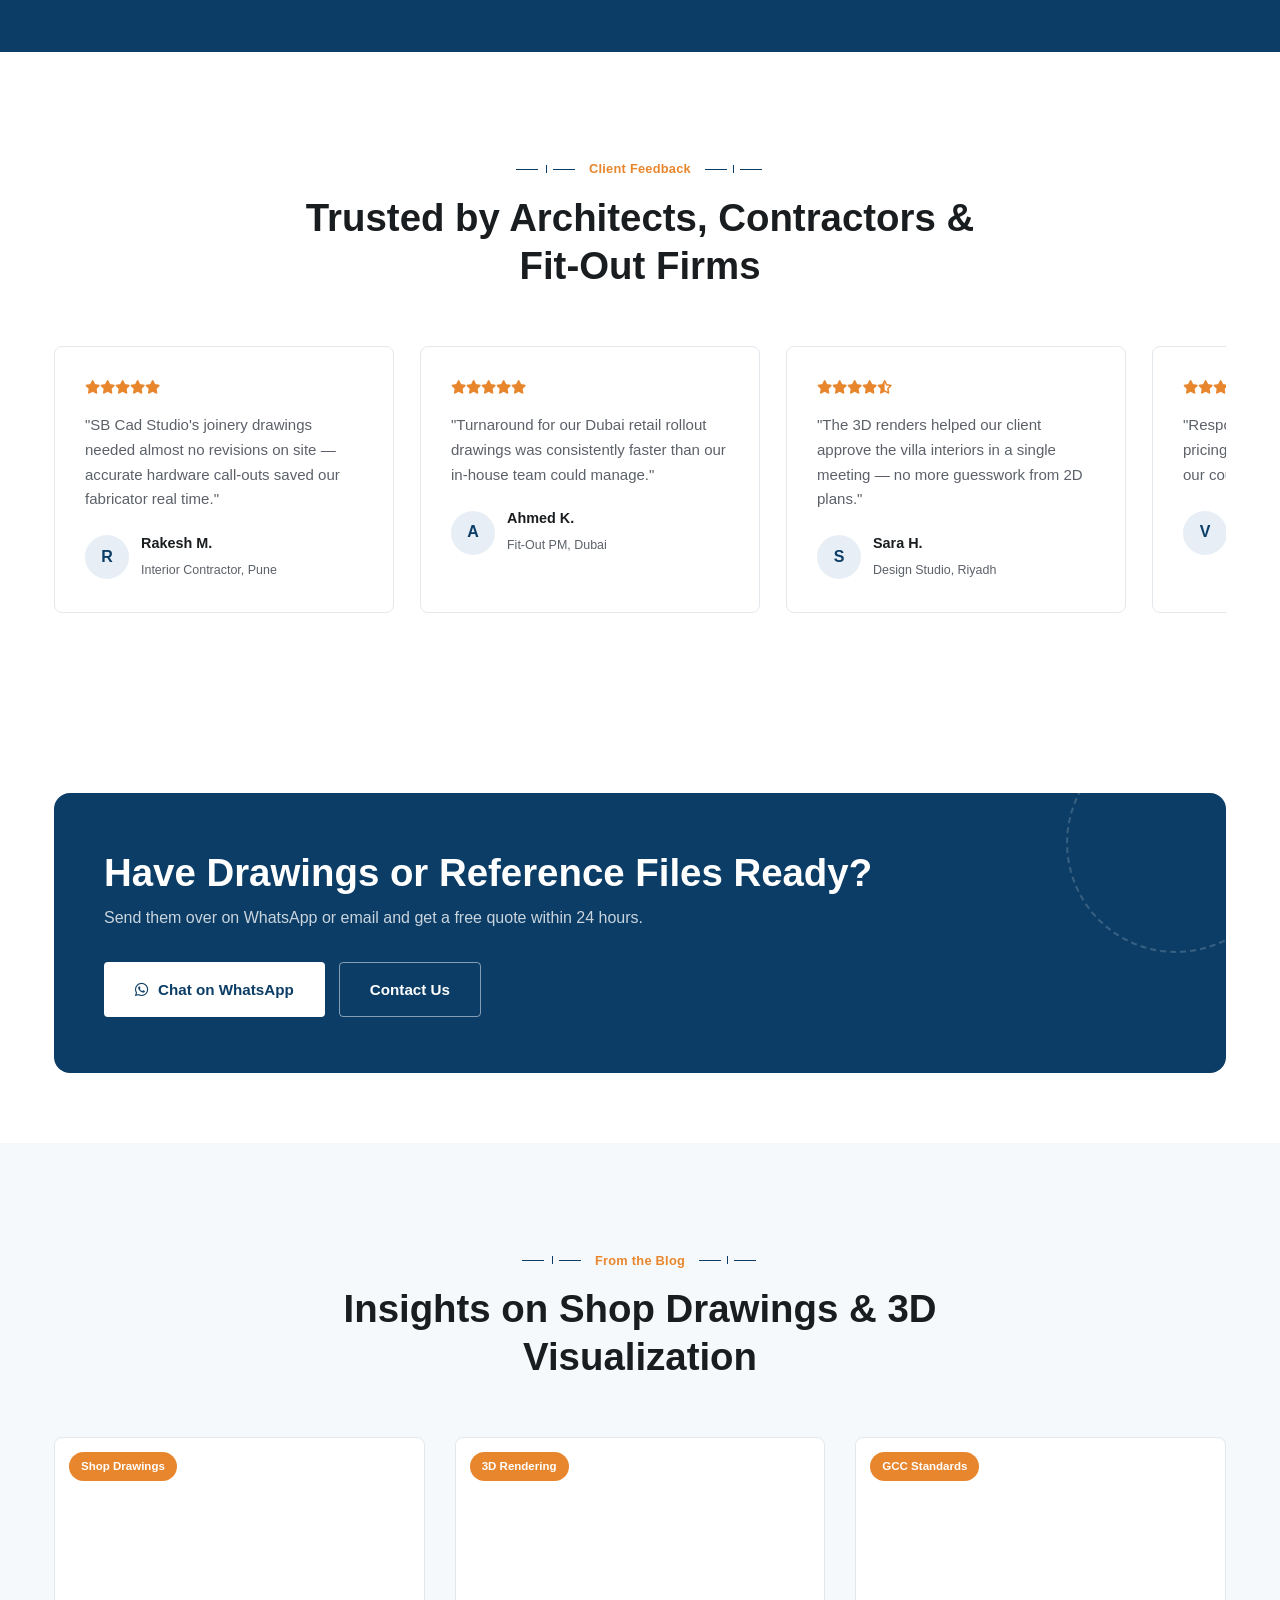
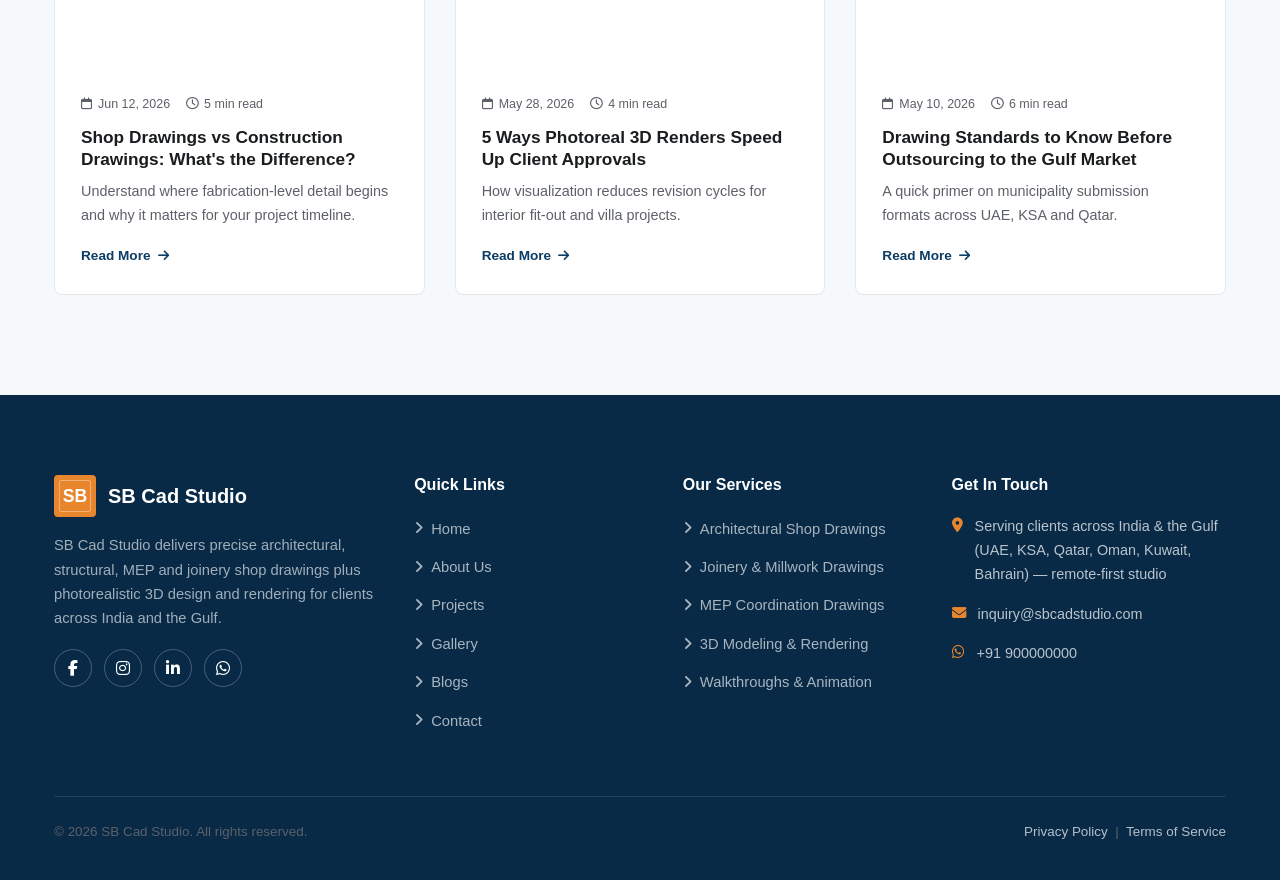
==== commit 52842ef1: "Add files via upload" ====
--- a/index.html
+++ b/index.html
@@ -9,10 +9,10 @@
 <link rel="preconnect" href="https://fonts.gstatic.com" crossorigin>
 <link href="https://fonts.googleapis.com/css2?family=Poppins:wght@300;400;500;600;700;800&display=swap" rel="stylesheet">
 <link rel="stylesheet" href="https://cdnjs.cloudflare.com/ajax/libs/font-awesome/6.5.2/css/all.min.css">
-<link rel="stylesheet" href="css/style.css">
+<link rel="stylesheet" href="style.css">
 </head>
 <body data-page="home">
-<script src="js/header-footer.js"></script>
+<script src="header-footer.js"></script>
 
 <!-- ================= HERO ================= -->
 <section class="hero">
@@ -306,6 +306,6 @@
 </section>
 
 <script>document.write(window.__SBCAD_FOOTER_HTML__);</script>
-<script src="js/main.js"></script>
+<script src="main.js"></script>
 </body>
 </html>
--- a/style.css
+++ b/style.css
@@ -0,0 +1,615 @@
+/* =========================================================
+   SB CAD STUDIO — MAIN STYLESHEET
+   Font: Poppins | Background: White | Text: Near-black
+   Theme: Blueprint / technical-drafting inspired
+========================================================= */
+
+:root{
+  --bg:#ffffff;
+  --surface:#f6f9fb;
+  --surface-2:#eef2f6;
+  --text:#1a1d1f;
+  --text-muted:#5c6169;
+  --line:#e3e8ed;
+  --primary:#0b3d66;
+  --primary-dark:#082a47;
+  --primary-light:#e7eef5;
+  --accent:#e8862d;
+  --accent-dark:#c76c1a;
+  --white:#ffffff;
+  --radius-sm:4px;
+  --radius-md:8px;
+  --radius-lg:16px;
+  --shadow-sm:0 2px 10px rgba(11,61,102,0.06);
+  --shadow-md:0 10px 30px rgba(11,61,102,0.10);
+  --container:1220px;
+  --header-h:82px;
+  --transition:0.35s cubic-bezier(.4,0,.2,1);
+}
+
+*,*::before,*::after{ box-sizing:border-box; }
+html{ scroll-behavior:smooth; }
+body{
+  margin:0;
+  font-family:'Poppins',sans-serif;
+  background:var(--bg);
+  color:var(--text);
+  font-weight:400;
+  line-height:1.65;
+  font-size:16px;
+  -webkit-font-smoothing:antialiased;
+  overflow-x:hidden;
+}
+img{ max-width:100%; display:block; }
+a{ text-decoration:none; color:inherit; }
+ul{ list-style:none; margin:0; padding:0; }
+button{ font-family:inherit; cursor:pointer; }
+input,textarea,select{ font-family:inherit; }
+
+h1,h2,h3,h4,h5{
+  margin:0 0 .6em;
+  font-weight:700;
+  line-height:1.25;
+  color:var(--text);
+}
+h1{ font-size:clamp(2.1rem,4.2vw,3.4rem); font-weight:800; }
+h2{ font-size:clamp(1.7rem,3vw,2.4rem); font-weight:700; }
+h3{ font-size:1.25rem; font-weight:600; }
+p{ margin:0 0 1em; color:var(--text-muted); }
+
+.container{
+  width:100%;
+  max-width:var(--container);
+  margin:0 auto;
+  padding:0 24px;
+}
+.section{ padding:100px 0; }
+.section--tight{ padding:70px 0; }
+.section--surface{ background:var(--surface); }
+.section--primary{ background:var(--primary); color:var(--white); }
+.section--primary p{ color:rgba(255,255,255,0.78); }
+.section--primary h2{ color:var(--white); }
+
+/* Focus visibility for accessibility */
+a:focus-visible, button:focus-visible, input:focus-visible, textarea:focus-visible{
+  outline:2px solid var(--accent);
+  outline-offset:3px;
+}
+
+@media (prefers-reduced-motion: reduce){
+  *{ animation-duration:0.001ms !important; animation-iteration-count:1 !important; transition-duration:0.001ms !important; scroll-behavior:auto !important; }
+}
+
+/* ============ SECTION HEADER / DIMENSION DIVIDER ============
+   A drafting dimension-line motif used under section titles —
+   ties back to shop-drawing subject matter instead of a generic
+   decorative rule.
+============================================================= */
+.sec-head{ max-width:680px; margin:0 auto 56px; text-align:center; }
+.sec-head.left{ margin:0 0 48px; text-align:left; }
+.sec-head .kicker{
+  display:inline-flex; align-items:center; gap:10px;
+  font-size:.8rem; font-weight:600; letter-spacing:.02em;
+  color:var(--accent); margin-bottom:14px;
+}
+.dim-line{
+  display:inline-flex; align-items:center; gap:6px;
+  color:var(--primary);
+}
+.dim-line::before,.dim-line::after{
+  content:""; width:22px; height:1px; background:currentColor; position:relative;
+}
+.dim-line::before{ margin-right:2px; }
+.dim-tick{ display:inline-block; width:1px; height:8px; background:currentColor; }
+
+.sec-head h2{ margin-bottom:12px; }
+.sec-head p{ font-size:1.02rem; }
+
+/* ============ BUTTONS ============ */
+.btn{
+  display:inline-flex; align-items:center; justify-content:center; gap:10px;
+  padding:14px 30px;
+  border-radius:var(--radius-sm);
+  font-weight:600; font-size:.95rem;
+  border:1.5px solid transparent;
+  transition:transform var(--transition), box-shadow var(--transition), background var(--transition), color var(--transition), border-color var(--transition);
+  white-space:nowrap;
+}
+.btn-primary{ background:var(--accent); color:var(--white); box-shadow:var(--shadow-sm); }
+.btn-primary:hover{ background:var(--accent-dark); transform:translateY(-3px); box-shadow:var(--shadow-md); }
+.btn-outline{ background:transparent; border-color:var(--primary); color:var(--primary); }
+.btn-outline:hover{ background:var(--primary); color:var(--white); transform:translateY(-3px); }
+.btn-white{ background:var(--white); color:var(--primary); }
+.btn-white:hover{ background:var(--accent); color:var(--white); transform:translateY(-3px); }
+.btn-sm{ padding:10px 20px; font-size:.85rem; }
+.btn-block{ width:100%; }
+
+/* ============ HEADER ============ */
+.topbar{
+  background:var(--primary-dark); color:rgba(255,255,255,0.85);
+  font-size:.83rem;
+}
+.topbar .container{ display:flex; align-items:center; justify-content:space-between; padding-top:8px; padding-bottom:8px; }
+.topbar-links{ display:flex; gap:22px; }
+.topbar-links a{ display:flex; align-items:center; gap:7px; color:rgba(255,255,255,0.85); transition:color var(--transition); }
+.topbar-links a:hover{ color:var(--accent); }
+.topbar-social{ display:flex; gap:14px; }
+.topbar-social a{ color:rgba(255,255,255,0.75); font-size:.9rem; transition:color var(--transition); }
+.topbar-social a:hover{ color:var(--accent); }
+
+.site-header{
+  position:sticky; top:0; z-index:1000;
+  background:rgba(255,255,255,0.96);
+  backdrop-filter:saturate(180%) blur(8px);
+  border-bottom:1px solid var(--line);
+  transition:box-shadow var(--transition);
+}
+.site-header.scrolled{ box-shadow:0 6px 24px rgba(11,61,102,0.08); }
+.header-inner{
+  display:flex; align-items:center; justify-content:space-between;
+  height:var(--header-h);
+}
+.brand{ display:flex; align-items:center; gap:12px; font-weight:700; font-size:1.25rem; color:var(--primary); }
+.brand .mark{
+  width:42px; height:42px; border-radius:var(--radius-sm);
+  background:var(--primary); color:var(--white);
+  display:flex; align-items:center; justify-content:center;
+  font-size:1.1rem; font-weight:800; flex-shrink:0;
+  position:relative; overflow:hidden;
+}
+.brand .mark::after{
+  content:""; position:absolute; inset:5px;
+  border:1px solid rgba(255,255,255,0.35); border-radius:2px;
+}
+.brand span small{ display:block; font-size:.62rem; font-weight:500; letter-spacing:.03em; color:var(--text-muted); }
+
+.main-nav{ display:flex; align-items:center; gap:38px; }
+.main-nav ul{ display:flex; gap:34px; }
+.main-nav a{
+  position:relative; font-weight:500; font-size:.96rem; color:var(--text);
+  padding:8px 0; transition:color var(--transition);
+}
+.main-nav a::after{
+  content:""; position:absolute; left:0; bottom:0; height:2px; width:0;
+  background:var(--accent); transition:width var(--transition);
+}
+.main-nav a:hover, .main-nav a.active{ color:var(--primary); }
+.main-nav a:hover::after, .main-nav a.active::after{ width:100%; }
+
+.header-cta{ display:flex; align-items:center; gap:14px; }
+.header-cta .call-badge{ display:flex; align-items:center; gap:10px; }
+.header-cta .call-badge i{
+  width:40px; height:40px; border-radius:50%;
+  background:var(--primary-light); color:var(--primary);
+  display:flex; align-items:center; justify-content:center; font-size:1rem;
+}
+.header-cta .call-badge .lbl{ font-size:.72rem; color:var(--text-muted); line-height:1.2; }
+.header-cta .call-badge .val{ font-size:.88rem; font-weight:600; color:var(--text); }
+
+.hamburger{
+  display:none; flex-direction:column; gap:5px; width:30px; background:none; border:none; padding:6px;
+}
+.hamburger span{ height:2px; width:100%; background:var(--primary); border-radius:2px; transition:var(--transition); }
+.hamburger.active span:nth-child(1){ transform:translateY(7px) rotate(45deg); }
+.hamburger.active span:nth-child(2){ opacity:0; }
+.hamburger.active span:nth-child(3){ transform:translateY(-7px) rotate(-45deg); }
+
+/* ============ MOBILE NAV ============ */
+@media (max-width: 991px){
+  .main-nav{
+    position:fixed; inset:var(--header-h) 0 0 0;
+    background:var(--white);
+    flex-direction:column; align-items:flex-start;
+    padding:34px 28px; gap:26px;
+    transform:translateX(100%); transition:transform var(--transition);
+    overflow-y:auto;
+  }
+  .main-nav.open{ transform:translateX(0); }
+  .main-nav ul{ flex-direction:column; gap:22px; width:100%; }
+  .main-nav a{ font-size:1.1rem; display:block; }
+  .header-cta .call-badge{ display:none; }
+  .hamburger{ display:flex; }
+}
+@media (max-width: 560px){
+  .topbar .topbar-links span.hide-xs{ display:none; }
+}
+
+/* ============ HERO ============ */
+.hero{
+  position:relative; overflow:hidden;
+  padding:90px 0 100px;
+  background:linear-gradient(180deg,var(--surface) 0%, var(--white) 100%);
+}
+.hero-grid{
+  display:grid; grid-template-columns:1.05fr .95fr; gap:60px; align-items:center;
+}
+.hero .kicker{
+  display:inline-flex; align-items:center; gap:8px;
+  background:var(--primary-light); color:var(--primary);
+  padding:7px 16px; border-radius:30px; font-size:.82rem; font-weight:600; margin-bottom:22px;
+}
+.hero h1{ margin-bottom:20px; }
+.hero h1 em{ font-style:normal; color:var(--primary); }
+.hero p.lead{ font-size:1.08rem; max-width:520px; margin-bottom:34px; }
+.hero-actions{ display:flex; gap:16px; flex-wrap:wrap; }
+.hero-stats{ display:flex; gap:36px; margin-top:48px; flex-wrap:wrap; }
+.hero-stats .stat b{ display:block; font-size:1.7rem; color:var(--primary); font-weight:800; }
+.hero-stats .stat span{ font-size:.82rem; color:var(--text-muted); }
+
+/* Blueprint / drafting hero illustration */
+.hero-art{ position:relative; }
+.blueprint-frame{
+  position:relative; background:var(--primary);
+  border-radius:var(--radius-lg); aspect-ratio:1/1;
+  background-image:
+    linear-gradient(rgba(255,255,255,0.07) 1px, transparent 1px),
+    linear-gradient(90deg, rgba(255,255,255,0.07) 1px, transparent 1px);
+  background-size:26px 26px;
+  box-shadow:var(--shadow-md);
+  display:flex; align-items:center; justify-content:center;
+  animation:fadeIn 1s ease both;
+}
+.blueprint-frame svg{ width:78%; height:78%; }
+.corner{ position:absolute; width:26px; height:26px; border:2px solid var(--accent); opacity:.9; }
+.corner.tl{ top:14px; left:14px; border-right:none; border-bottom:none; }
+.corner.tr{ top:14px; right:14px; border-left:none; border-bottom:none; }
+.corner.bl{ bottom:14px; left:14px; border-right:none; border-top:none; }
+.corner.br{ bottom:14px; right:14px; border-left:none; border-top:none; }
+.floating-chip{
+  position:absolute; background:var(--white); border-radius:var(--radius-md);
+  box-shadow:var(--shadow-md); padding:12px 16px; display:flex; align-items:center; gap:10px;
+  font-size:.82rem; font-weight:600; animation:floatY 4.5s ease-in-out infinite;
+}
+.floating-chip i{ color:var(--accent); }
+.floating-chip.c1{ top:-6%; right:-8%; animation-delay:.2s; }
+.floating-chip.c2{ bottom:-6%; left:-9%; animation-delay:1s; }
+
+@keyframes floatY{ 0%,100%{ transform:translateY(0);} 50%{ transform:translateY(-12px);} }
+@keyframes fadeIn{ from{opacity:0; transform:scale(.96);} to{opacity:1; transform:scale(1);} }
+@keyframes spin-slow{ to{ transform:rotate(360deg); } }
+.rotator{ animation:spin-slow 18s linear infinite; transform-origin:center; }
+
+/* ============ SCROLL REVEAL ============ */
+.reveal{ opacity:0; transform:translateY(28px); transition:opacity .7s ease, transform .7s ease; }
+.reveal.in-view{ opacity:1; transform:translateY(0); }
+.reveal-delay-1.in-view{ transition-delay:.1s; }
+.reveal-delay-2.in-view{ transition-delay:.2s; }
+.reveal-delay-3.in-view{ transition-delay:.3s; }
+.reveal-delay-4.in-view{ transition-delay:.4s; }
+
+/* ============ MARQUEE (clients / markets strip) ============ */
+.marquee-wrap{ overflow:hidden; border-top:1px solid var(--line); border-bottom:1px solid var(--line); background:var(--surface); padding:22px 0; }
+.marquee{ display:flex; gap:60px; width:max-content; animation:marquee 26s linear infinite; }
+.marquee span{ display:flex; align-items:center; gap:10px; font-weight:600; color:var(--text-muted); font-size:.95rem; white-space:nowrap; }
+.marquee span i{ color:var(--accent); }
+@keyframes marquee{ from{ transform:translateX(0);} to{ transform:translateX(-50%);} }
+
+/* ============ CARDS ============ */
+.grid{ display:grid; gap:30px; }
+.grid-2{ grid-template-columns:repeat(2,1fr); }
+.grid-3{ grid-template-columns:repeat(3,1fr); }
+.grid-4{ grid-template-columns:repeat(4,1fr); }
+
+.blue-card{
+  position:relative; background:var(--white); border:1px solid var(--line);
+  border-radius:var(--radius-md); padding:36px 28px;
+  transition:transform var(--transition), box-shadow var(--transition), border-color var(--transition);
+}
+.blue-card::before,.blue-card::after{
+  content:""; position:absolute; width:14px; height:14px; border:2px solid var(--line);
+  transition:border-color var(--transition);
+}
+.blue-card::before{ top:-1px; left:-1px; border-right:none; border-bottom:none; }
+.blue-card::after{ bottom:-1px; right:-1px; border-left:none; border-top:none; }
+.blue-card:hover{ transform:translateY(-6px); box-shadow:var(--shadow-md); border-color:transparent; }
+.blue-card:hover::before,.blue-card:hover::after{ border-color:var(--accent); }
+.blue-card .ic{
+  width:56px; height:56px; border-radius:var(--radius-sm);
+  background:var(--primary-light); color:var(--primary);
+  display:flex; align-items:center; justify-content:center; font-size:1.4rem; margin-bottom:20px;
+  transition:background var(--transition), color var(--transition);
+}
+.blue-card:hover .ic{ background:var(--primary); color:var(--white); }
+.blue-card h3{ margin-bottom:10px; }
+.blue-card p{ margin-bottom:14px; font-size:.94rem; }
+.blue-card .more{ font-weight:600; font-size:.85rem; color:var(--primary); display:inline-flex; align-items:center; gap:7px; }
+.blue-card .more i{ transition:transform var(--transition); }
+.blue-card:hover .more i{ transform:translateX(5px); }
+
+/* ============ PROCESS STEPS ============ */
+.process{ display:grid; grid-template-columns:repeat(4,1fr); gap:26px; position:relative; }
+.process::before{
+  content:""; position:absolute; top:26px; left:8%; right:8%; height:1px;
+  background:repeating-linear-gradient(90deg,var(--line) 0 8px, transparent 8px 14px);
+}
+.process-step{ position:relative; text-align:center; padding-top:0; }
+.process-step .num{
+  width:54px; height:54px; margin:0 auto 20px; border-radius:50%;
+  background:var(--white); border:2px solid var(--primary); color:var(--primary);
+  display:flex; align-items:center; justify-content:center; font-weight:700; position:relative; z-index:1;
+  transition:var(--transition);
+}
+.process-step:hover .num{ background:var(--primary); color:var(--white); }
+.process-step h3{ font-size:1.05rem; }
+.process-step p{ font-size:.9rem; }
+
+/* ============ COUNTER STATS BAND ============ */
+.stat-band{ display:grid; grid-template-columns:repeat(4,1fr); gap:20px; text-align:center; }
+.stat-band .stat b{ display:block; font-size:2.4rem; font-weight:800; color:var(--white); }
+.stat-band .stat span{ font-size:.88rem; color:rgba(255,255,255,0.75); }
+
+/* ============ TABS (Projects / Gallery filters) ============ */
+.filter-bar{ display:flex; flex-wrap:wrap; gap:12px; justify-content:center; margin-bottom:44px; }
+.filter-btn{
+  padding:10px 22px; border-radius:30px; border:1.5px solid var(--line);
+  background:var(--white); font-weight:500; font-size:.88rem; color:var(--text-muted);
+  transition:var(--transition);
+}
+.filter-btn:hover{ border-color:var(--primary); color:var(--primary); }
+.filter-btn.active{ background:var(--primary); border-color:var(--primary); color:var(--white); }
+
+/* ============ PROJECT / GALLERY TILE (no real photos — drafting-style illustrated tiles) ============ */
+.tile{
+  position:relative; border-radius:var(--radius-md); overflow:hidden;
+  aspect-ratio:4/3; cursor:pointer; border:1px solid var(--line);
+  transition:transform var(--transition), box-shadow var(--transition);
+}
+.tile:hover{ transform:translateY(-5px); box-shadow:var(--shadow-md); }
+.tile .art{
+  position:absolute; inset:0;
+  background-size:22px 22px;
+  background-image:linear-gradient(rgba(255,255,255,0.5) 1px, transparent 1px),linear-gradient(90deg, rgba(255,255,255,0.5) 1px, transparent 1px);
+  display:flex; align-items:center; justify-content:center;
+}
+.tile .art i{ font-size:2.6rem; color:rgba(255,255,255,0.85); }
+.tile .overlay{
+  position:absolute; inset:0; background:linear-gradient(0deg, rgba(8,42,71,0.92) 0%, rgba(8,42,71,0) 55%);
+  display:flex; flex-direction:column; justify-content:flex-end; padding:20px;
+  opacity:0; transition:opacity var(--transition);
+}
+.tile:hover .overlay{ opacity:1; }
+.tile .overlay h4{ color:var(--white); margin-bottom:4px; font-size:1rem; }
+.tile .overlay span{ color:rgba(255,255,255,0.75); font-size:.78rem; }
+.tile .tag{
+  position:absolute; top:14px; left:14px; background:rgba(255,255,255,0.92); color:var(--primary);
+  font-size:.72rem; font-weight:600; padding:5px 12px; border-radius:20px;
+}
+
+/* palette variety for tiles (no real photography available) */
+.pal-1{ background:linear-gradient(135deg,#0b3d66,#155a94); }
+.pal-2{ background:linear-gradient(135deg,#0e4a3f,#157a63); }
+.pal-3{ background:linear-gradient(135deg,#6b3fa0,#8f5ec9); }
+.pal-4{ background:linear-gradient(135deg,#a44a1c,#e8862d); }
+.pal-5{ background:linear-gradient(135deg,#7a1f3d,#b23a5f); }
+.pal-6{ background:linear-gradient(135deg,#1f4b7a,#3179b8); }
+
+/* ============ TESTIMONIALS ============ */
+.testi-track{ display:flex; gap:26px; overflow-x:auto; scroll-snap-type:x mandatory; padding-bottom:10px; }
+.testi-track::-webkit-scrollbar{ height:6px; }
+.testi-track::-webkit-scrollbar-thumb{ background:var(--line); border-radius:10px; }
+.testi-card{
+  scroll-snap-align:start; min-width:340px; max-width:340px;
+  background:var(--white); border:1px solid var(--line); border-radius:var(--radius-md);
+  padding:30px; position:relative;
+}
+.testi-card .stars{ color:var(--accent); margin-bottom:14px; font-size:.85rem; }
+.testi-card p{ font-style:normal; font-size:.94rem; margin-bottom:20px; }
+.testi-who{ display:flex; align-items:center; gap:12px; }
+.testi-who .av{
+  width:44px; height:44px; border-radius:50%; background:var(--primary-light); color:var(--primary);
+  display:flex; align-items:center; justify-content:center; font-weight:700;
+}
+.testi-who b{ display:block; font-size:.9rem; }
+.testi-who span{ font-size:.78rem; color:var(--text-muted); }
+
+/* ============ CTA BANNER ============ */
+.cta-banner{
+  background:var(--primary); border-radius:var(--radius-lg); padding:56px 50px;
+  display:flex; align-items:center; justify-content:space-between; gap:30px; flex-wrap:wrap;
+  color:var(--white); position:relative; overflow:hidden;
+}
+.cta-banner::after{
+  content:""; position:absolute; right:-60px; top:-60px; width:220px; height:220px;
+  border:2px dashed rgba(255,255,255,0.18); border-radius:50%;
+}
+.cta-banner h2{ color:var(--white); margin-bottom:8px; }
+.cta-banner p{ color:rgba(255,255,255,0.78); margin-bottom:0; }
+.cta-actions{ display:flex; gap:14px; flex-wrap:wrap; }
+
+/* ============ FOOTER ============ */
+.site-footer{ background:var(--primary-dark); color:rgba(255,255,255,0.72); padding-top:80px; }
+.footer-grid{ display:grid; grid-template-columns:1.4fr 1fr 1fr 1.2fr; gap:40px; padding-bottom:50px; border-bottom:1px solid rgba(255,255,255,0.1); }
+.footer-brand .brand{ color:var(--white); margin-bottom:16px; }
+.footer-brand .brand .mark{ background:var(--accent); }
+.footer-brand p{ color:rgba(255,255,255,0.62); font-size:.92rem; }
+.footer-social{ display:flex; gap:12px; margin-top:18px; }
+.footer-social a{
+  width:38px; height:38px; border-radius:50%; border:1px solid rgba(255,255,255,0.25);
+  display:flex; align-items:center; justify-content:center; color:var(--white);
+  transition:var(--transition);
+}
+.footer-social a:hover{ background:var(--accent); border-color:var(--accent); transform:translateY(-3px); }
+.site-footer h4{ color:var(--white); font-size:1rem; margin-bottom:20px; }
+.footer-links li{ margin-bottom:12px; }
+.footer-links a{ color:rgba(255,255,255,0.65); font-size:.92rem; transition:color var(--transition); display:inline-flex; align-items:center; gap:8px; }
+.footer-links a:hover{ color:var(--accent); }
+.footer-contact li{ display:flex; align-items:flex-start; gap:12px; margin-bottom:16px; font-size:.9rem; }
+.footer-contact i{ color:var(--accent); margin-top:3px; }
+.footer-bottom{ display:flex; justify-content:space-between; align-items:center; padding:24px 0; flex-wrap:wrap; gap:10px; font-size:.84rem; }
+.footer-bottom a{ color:rgba(255,255,255,0.7); }
+.footer-bottom a:hover{ color:var(--accent); }
+
+/* Floating action buttons */
+.fab-stack{ position:fixed; right:22px; bottom:24px; z-index:1200; display:flex; flex-direction:column; gap:12px; align-items:flex-end; }
+.fab{
+  width:56px; height:56px; border-radius:50%; display:flex; align-items:center; justify-content:center;
+  color:var(--white); font-size:1.4rem; box-shadow:0 8px 24px rgba(0,0,0,0.22); border:none;
+  transition:transform var(--transition);
+}
+.fab:hover{ transform:translateY(-4px) scale(1.05); }
+.fab-whatsapp{ background:#25D366; }
+.fab-top{
+  width:44px; height:44px; background:var(--primary); font-size:1rem;
+  opacity:0; pointer-events:none; transform:translateY(10px);
+  transition:opacity var(--transition), transform var(--transition);
+}
+.fab-top.show{ opacity:1; pointer-events:auto; transform:translateY(0); }
+
+/* ============ PAGE HERO (inner pages) ============ */
+.page-hero{
+  background:var(--primary); color:var(--white); padding:64px 0 56px; position:relative; overflow:hidden;
+  background-image:linear-gradient(rgba(255,255,255,0.05) 1px, transparent 1px),linear-gradient(90deg, rgba(255,255,255,0.05) 1px, transparent 1px);
+  background-size:28px 28px;
+}
+.page-hero .container{ position:relative; z-index:1; }
+.breadcrumb{ display:flex; gap:8px; align-items:center; font-size:.85rem; color:rgba(255,255,255,0.65); margin-bottom:14px; }
+.breadcrumb a{ color:rgba(255,255,255,0.85); }
+.breadcrumb a:hover{ color:var(--accent); }
+.page-hero h1{ color:var(--white); margin-bottom:0; }
+
+/* ============ ABOUT PAGE ============ */
+.about-media{
+  position:relative; border-radius:var(--radius-lg); overflow:hidden; aspect-ratio:4/3.4;
+  background:linear-gradient(135deg,var(--primary),#155a94);
+  display:flex; align-items:center; justify-content:center;
+}
+.about-media svg{ width:70%; }
+.about-badge{
+  position:absolute; bottom:-24px; left:-24px; background:var(--white); border-radius:var(--radius-md);
+  box-shadow:var(--shadow-md); padding:18px 22px; display:flex; align-items:center; gap:14px;
+}
+.about-badge b{ display:block; font-size:1.5rem; color:var(--primary); }
+.about-badge span{ font-size:.78rem; color:var(--text-muted); }
+.two-col{ display:grid; grid-template-columns:1fr 1fr; gap:60px; align-items:center; }
+.checklist li{ display:flex; gap:12px; align-items:flex-start; margin-bottom:14px; font-size:.95rem; color:var(--text); }
+.checklist i{ color:var(--accent); margin-top:3px; }
+.value-card{ text-align:left; }
+.timeline{ position:relative; margin-left:12px; padding-left:36px; border-left:2px dashed var(--line); }
+.timeline-item{ position:relative; padding-bottom:40px; }
+.timeline-item:last-child{ padding-bottom:0; }
+.timeline-item::before{
+  content:""; position:absolute; left:-43px; top:0; width:16px; height:16px; border-radius:50%;
+  background:var(--white); border:3px solid var(--accent);
+}
+.timeline-item b{ display:block; color:var(--primary); margin-bottom:4px; }
+.team-card{ text-align:center; }
+.team-photo{
+  width:110px; height:110px; border-radius:50%; margin:0 auto 18px;
+  background:linear-gradient(135deg,var(--primary-light),var(--surface-2));
+  display:flex; align-items:center; justify-content:center; font-size:1.6rem; color:var(--primary); font-weight:700;
+  border:3px solid var(--white); box-shadow:var(--shadow-sm);
+}
+.team-card b{ display:block; margin-bottom:2px; }
+.team-card span{ font-size:.82rem; color:var(--accent); font-weight:500; }
+
+/* ============ SOFTWARE / TOOLS STRIP ============ */
+.tool-chip{
+  display:flex; align-items:center; gap:10px; background:var(--white); border:1px solid var(--line);
+  border-radius:30px; padding:10px 20px; font-size:.88rem; font-weight:500;
+}
+.tool-chip i{ color:var(--primary); }
+.tool-wrap{ display:flex; flex-wrap:wrap; gap:14px; justify-content:center; }
+
+/* ============ BLOG ============ */
+.blog-card{ background:var(--white); border:1px solid var(--line); border-radius:var(--radius-md); overflow:hidden; transition:var(--transition); }
+.blog-card:hover{ box-shadow:var(--shadow-md); transform:translateY(-5px); }
+.blog-thumb{
+  aspect-ratio:16/10; display:flex; align-items:center; justify-content:center; position:relative;
+  background-size:22px 22px;
+  background-image:linear-gradient(rgba(255,255,255,0.5) 1px, transparent 1px),linear-gradient(90deg, rgba(255,255,255,0.5) 1px, transparent 1px);
+}
+.blog-thumb i{ font-size:2.2rem; color:rgba(255,255,255,0.9); }
+.blog-cat{ position:absolute; top:14px; left:14px; background:var(--accent); color:var(--white); font-size:.72rem; font-weight:600; padding:5px 12px; border-radius:20px; }
+.blog-body{ padding:26px; }
+.blog-meta{ display:flex; gap:16px; font-size:.78rem; color:var(--text-muted); margin-bottom:12px; }
+.blog-meta span{ display:flex; align-items:center; gap:6px; }
+.blog-body h3{ margin-bottom:10px; font-size:1.08rem; }
+.blog-body p{ font-size:.9rem; }
+.read-more{ font-weight:600; font-size:.85rem; color:var(--primary); display:inline-flex; gap:7px; align-items:center; }
+.read-more i{ transition:transform var(--transition); font-size:.8rem; }
+.blog-card:hover .read-more i{ transform:translateX(5px); }
+
+.sidebar-box{ background:var(--white); border:1px solid var(--line); border-radius:var(--radius-md); padding:26px; margin-bottom:26px; }
+.sidebar-box h4{ margin-bottom:18px; font-size:1rem; }
+.sidebar-cat li{ display:flex; justify-content:space-between; padding:10px 0; border-bottom:1px dashed var(--line); font-size:.9rem; }
+.sidebar-cat li:last-child{ border-bottom:none; }
+.sidebar-cat a{ color:var(--text); transition:color var(--transition); }
+.sidebar-cat a:hover{ color:var(--primary); }
+.sidebar-cat span{ color:var(--text-muted); }
+.tag-cloud{ display:flex; flex-wrap:wrap; gap:8px; }
+.tag-cloud a{ background:var(--surface); padding:7px 14px; border-radius:20px; font-size:.8rem; color:var(--text-muted); transition:var(--transition); }
+.tag-cloud a:hover{ background:var(--primary); color:var(--white); }
+.newsletter-box{ background:var(--primary); color:var(--white); }
+.newsletter-box p{ color:rgba(255,255,255,0.75); font-size:.88rem; }
+.newsletter-box input{ width:100%; padding:12px 14px; border-radius:6px; border:none; margin-bottom:10px; }
+
+/* ============ CONTACT ============ */
+.contact-grid{ display:grid; grid-template-columns:.85fr 1.15fr; gap:50px; align-items:flex-start; }
+.contact-info-card{ background:var(--white); border:1px solid var(--line); border-radius:var(--radius-md); padding:30px; margin-bottom:20px; display:flex; gap:18px; align-items:flex-start; transition:var(--transition); }
+.contact-info-card:hover{ box-shadow:var(--shadow-md); transform:translateY(-4px); }
+.contact-info-card .ic{ width:50px; height:50px; border-radius:50%; background:var(--primary-light); color:var(--primary); display:flex; align-items:center; justify-content:center; font-size:1.2rem; flex-shrink:0; }
+.contact-info-card h4{ margin-bottom:6px; }
+.contact-info-card p{ margin-bottom:0; font-size:.92rem; }
+.form-card{ background:var(--white); border:1px solid var(--line); border-radius:var(--radius-lg); padding:44px; box-shadow:var(--shadow-sm); }
+.form-row{ display:grid; grid-template-columns:1fr 1fr; gap:20px; margin-bottom:20px; }
+.form-group{ margin-bottom:20px; }
+.form-group label{ display:block; font-size:.86rem; font-weight:600; margin-bottom:8px; }
+.form-group input, .form-group select, .form-group textarea{
+  width:100%; padding:13px 16px; border:1.5px solid var(--line); border-radius:var(--radius-sm);
+  font-size:.94rem; color:var(--text); transition:border-color var(--transition);
+  background:var(--surface);
+}
+.form-group input:focus, .form-group select:focus, .form-group textarea:focus{ border-color:var(--primary); outline:none; background:var(--white); }
+.form-note{ font-size:.8rem; color:var(--text-muted); margin-top:14px; }
+.form-status{ margin-top:16px; font-size:.9rem; font-weight:600; display:none; }
+.form-status.show{ display:block; }
+.form-status.ok{ color:#1b7a43; }
+.map-frame{
+  border-radius:var(--radius-md); overflow:hidden; border:1px solid var(--line); aspect-ratio:16/8;
+  background:var(--surface); display:flex; align-items:center; justify-content:center; flex-direction:column; gap:10px; color:var(--text-muted);
+}
+.map-frame i{ font-size:2rem; color:var(--primary); }
+
+/* FAQ accordion */
+.accordion-item{ border:1px solid var(--line); border-radius:var(--radius-sm); margin-bottom:14px; overflow:hidden; }
+.accordion-head{ display:flex; justify-content:space-between; align-items:center; padding:18px 22px; cursor:pointer; font-weight:600; font-size:.95rem; background:var(--white); }
+.accordion-head i{ color:var(--primary); transition:transform var(--transition); }
+.accordion-item.open .accordion-head i{ transform:rotate(45deg); }
+.accordion-body{ max-height:0; overflow:hidden; transition:max-height .4s ease; padding:0 22px; }
+.accordion-item.open .accordion-body{ max-height:220px; padding-bottom:20px; }
+.accordion-body p{ margin:0; font-size:.9rem; }
+
+/* Utility */
+.text-center{ text-align:center; }
+.mt-0{ margin-top:0; } .mb-0{ margin-bottom:0; }
+.badge-soft{ display:inline-block; background:var(--primary-light); color:var(--primary); font-size:.78rem; font-weight:600; padding:6px 14px; border-radius:20px; margin-bottom:14px; }
+
+/* ============ RESPONSIVE ============ */
+@media (max-width: 1100px){
+  .footer-grid{ grid-template-columns:1fr 1fr; }
+}
+@media (max-width: 991px){
+  .hero-grid{ grid-template-columns:1fr; }
+  .hero-art{ order:-1; max-width:420px; margin:0 auto; }
+  .two-col{ grid-template-columns:1fr; }
+  .grid-3{ grid-template-columns:repeat(2,1fr); }
+  .grid-4{ grid-template-columns:repeat(2,1fr); }
+  .process{ grid-template-columns:repeat(2,1fr); row-gap:40px; }
+  .process::before{ display:none; }
+  .stat-band{ grid-template-columns:repeat(2,1fr); row-gap:30px; }
+  .contact-grid{ grid-template-columns:1fr; }
+  .topbar-links span.hide-md{ display:none; }
+}
+@media (max-width: 767px){
+  .section{ padding:70px 0; }
+  .grid-2, .grid-3, .grid-4{ grid-template-columns:1fr; }
+  .footer-grid{ grid-template-columns:1fr; gap:36px; }
+  .cta-banner{ flex-direction:column; text-align:center; padding:40px 26px; }
+  .form-row{ grid-template-columns:1fr; }
+  .about-badge{ position:static; margin-top:-40px; margin-left:20px; width:fit-content; }
+  .topbar-social{ display:none; }
+}
+@media (max-width: 480px){
+  .hero-stats{ gap:22px; }
+  .fab{ width:50px; height:50px; font-size:1.2rem; }
+}
